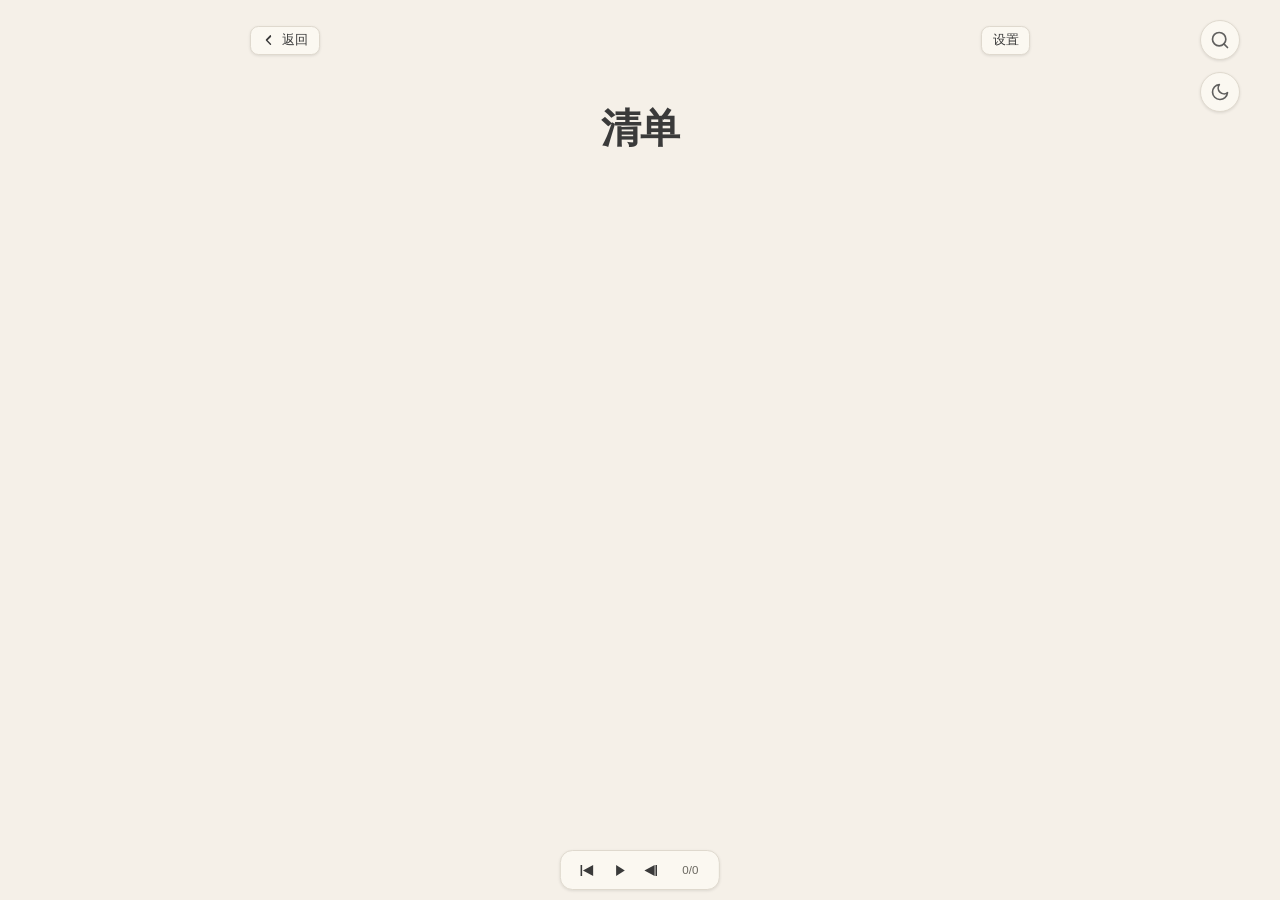
==== favorites.html @ 7d0b75e7 "Add collection" ====
<!DOCTYPE html>
<html lang="zh-CN">
<head>
  <meta charset="UTF-8">
  <meta name="viewport" content="width=device-width, initial-scale=1">
  <meta name="theme-color" content="#6366f1">
  <meta name="apple-mobile-web-app-capable" content="yes">
  <meta name="apple-mobile-web-app-status-bar-style" content="default">
  <meta name="apple-mobile-web-app-title" content="EchoFlow">
  <link rel="icon" href="favicon.ico">
  <link rel="apple-touch-icon" href="icons/apple-touch-icon.png">
  <link rel="manifest" href="manifest.json">
  <title>我的清单 - EchoFlow</title>
  <meta name="robots" content="noindex,follow">
  <script>
    (function () {
      try {
        const theme = localStorage.getItem('nce_theme') ||
          (window.matchMedia && window.matchMedia('(prefers-color-scheme: dark)').matches ? 'dark' : 'light');
        const root = document.documentElement;
        root.classList.add(theme + '-theme');
        root.style.colorScheme = theme;
        root.style.backgroundColor = theme === 'dark' ? '#1c1b18' : '#f5f0e8';
      } catch (_) { }
    })();
  </script>
  <link rel="stylesheet" href="assets/styles.css">

  <script src="assets/utils.js" defer></script>
  <script src="assets/app.js" defer></script>
  <script src="assets/search.js" defer></script>
  <script src="assets/storage.js" defer></script>
  <script src="assets/favorites.js" defer></script>

  <!-- 主题切换逻辑 -->
  <script>
    (function () {
      const THEME_KEY = 'nce_theme';
      const SUN_ICON = '<svg viewBox="0 0 24 24" fill="none" stroke="currentColor" stroke-width="2" stroke-linecap="round" stroke-linejoin="round"><circle cx="12" cy="12" r="5"></circle><line x1="12" y1="1" x2="12" y2="3"></line><line x1="12" y1="21" x2="12" y2="23"></line><line x1="4.22" y1="4.22" x2="5.64" y2="5.64"></line><line x1="18.36" y1="18.36" x2="19.78" y2="19.78"></line><line x1="1" y1="12" x2="3" y2="12"></line><line x1="21" y1="12" x2="23" y2="12"></line><line x1="4.22" y1="19.78" x2="5.64" y2="18.36"></line><line x1="18.36" y1="5.64" x2="19.78" y2="4.22"></line></svg>';
      const MOON_ICON = '<svg viewBox="0 0 24 24" fill="none" stroke="currentColor" stroke-width="2" stroke-linecap="round" stroke-linejoin="round"><path d="M21 12.79A9 9 0 1 1 11.21 3 7 7 0 0 0 21 12.79z"></path></svg>';

      function getPreferredTheme() {
        return localStorage.getItem(THEME_KEY) || (window.matchMedia && window.matchMedia('(prefers-color-scheme: dark)').matches ? 'dark' : 'light');
      }

      function applyTheme(theme) {
        const root = document.documentElement;
        const scrollX = window.scrollX || 0;
        const scrollY = window.scrollY || 0;
        root.classList.remove('dark-theme', 'light-theme');
        root.classList.add(theme + '-theme');
        if (document.body) {
          document.body.classList.remove('dark-theme', 'light-theme');
          document.body.classList.add(theme + '-theme');
        }
        try { root.style.colorScheme = theme; } catch (_) { }
        const computedBg = (() => {
          try {
            const base = document.body ? getComputedStyle(document.body) : getComputedStyle(root);
            return base.getPropertyValue('--bg').trim();
          } catch (_) {
            return '';
          }
        })();
        const bg = computedBg || (theme === 'dark' ? '#1c1b18' : '#f5f0e8');
        root.style.backgroundColor = bg;
        if (document.body) document.body.style.backgroundColor = bg;
        void root.offsetHeight;
        
        const btn = document.getElementById('themeToggleBtn');
        if (btn) {
          btn.innerHTML = theme === 'dark' ? SUN_ICON : MOON_ICON;
          btn.setAttribute('aria-label', theme === 'dark' ? '切换到浅色模式' : '切换到深色模式');
        }
        if (document.body) {
          requestAnimationFrame(() => {
            // iOS/WKWebView: sometimes tiles don't repaint until a scroll happens.
            const body = document.body;
            const prevOpacity = body.style.opacity;
            body.style.opacity = '0.99999';

            const doc = document.documentElement;
            const maxY = Math.max(0, doc.scrollHeight - window.innerHeight);
            const y0 = Math.max(0, Math.min(scrollY, maxY));
            const y1 = maxY ? (y0 < maxY ? y0 + 1 : Math.max(0, y0 - 1)) : y0;
            window.scrollTo(scrollX, y1);

            requestAnimationFrame(() => {
              body.style.opacity = prevOpacity;
              window.scrollTo(scrollX, y0);
            });
          });
        }
      }

      function toggleTheme() {
        const isDark = document.documentElement.classList.contains('dark-theme') ||
          (document.body && document.body.classList.contains('dark-theme'));
        const next = isDark ? 'light' : 'dark';
        localStorage.setItem(THEME_KEY, next);
        applyTheme(next);
      }

      function init() {
        applyTheme(getPreferredTheme());
        const btn = document.getElementById('themeToggleBtn');
        if (btn) btn.addEventListener('click', toggleTheme);
      }

      if (window.matchMedia) {
        const mq = window.matchMedia('(prefers-color-scheme: dark)');
        const handleChange = (e) => {
          if (!localStorage.getItem(THEME_KEY)) applyTheme(e.matches ? 'dark' : 'light');
        };
        if (mq.addEventListener) mq.addEventListener('change', handleChange);
        else if (mq.addListener) mq.addListener(handleChange);
      }

      if (document.readyState === 'loading') document.addEventListener('DOMContentLoaded', init);
      else init();
    })();
  </script>
</head>
<body class="favorites-page">
  <div class="container">
    <div class="header-actions">
      <button id="searchBtn" class="icon-btn search-trigger" aria-label="搜索">
        <svg viewBox="0 0 24 24" fill="none" stroke="currentColor" stroke-width="2" stroke-linecap="round"
          stroke-linejoin="round">
          <circle cx="11" cy="11" r="8"></circle>
          <line x1="21" y1="21" x2="16.65" y2="16.65"></line>
        </svg>
      </button>
      <button id="themeToggleBtn" class="icon-btn theme-toggle" aria-label="切换主题">
        <svg viewBox="0 0 24 24" fill="none" stroke="currentColor" stroke-width="2" stroke-linecap="round"
          stroke-linejoin="round">
          <path d="M21 12.79A9 9 0 1 1 11.21 3 7 7 0 0 0 21 12.79z"></path>
        </svg>
      </button>
    </div>
    <div class="toolbar">
      <div class="topbar-inner">
        <a id="backBtn" class="back-inline" href="index.html" aria-label="返回">
          <svg viewBox="0 0 16 16" aria-hidden="true" focusable="false"><path fill="currentColor" d="M9.78 3.22a.75.75 0 0 1 0 1.06L6.06 8l3.72 3.72a.75.75 0 1 1-1.06 1.06L4.47 8.53a1.25 1.25 0 0 1 0-1.77l4.25-4.25a.75.75 0 0 1 1.06 0Z"></path></svg>
          返回
        </a>
        <div class="topbar-actions">
          <button id="ttsSettingsBtn" class="back-inline" type="button" aria-label="设置" title="设置">设置</button>
        </div>
      </div>
    </div>

    <header class="hero">
      <h1 id="favTitle">清单</h1>
      <p id="favSub" class="muted"></p>
    </header>

    <div id="searchModal" class="search-overlay" hidden>
      <div class="search-container">
        <div class="search-header">
          <div class="search-input-wrapper">
            <svg class="search-icon" viewBox="0 0 24 24" fill="none" stroke="currentColor" stroke-width="2">
              <circle cx="11" cy="11" r="8"></circle>
              <line x1="21" y1="21" x2="16.65" y2="16.65"></line>
            </svg>
            <input type="text" id="searchInput" placeholder="搜索句子、单词或课文..." autocomplete="off">
            <button id="searchClear" class="search-clear" aria-label="清除搜索" hidden>×</button>
          </div>
          <button id="searchClose" class="search-cancel">取消</button>
        </div>
        <div class="search-body">
          <div id="searchResults" class="search-results"></div>
          <div id="searchEmpty" class="search-empty" hidden>
            <div class="empty-icon">
              <svg viewBox="0 0 24 24" fill="none" stroke="currentColor" stroke-width="2">
                <circle cx="11" cy="11" r="8"></circle>
                <line x1="21" y1="21" x2="16.65" y2="16.65"></line>
              </svg>
            </div>
            <p>未找到相关内容</p>
          </div>
          <div id="searchLoading" class="search-loading" hidden>
            <div class="spinner"></div>
          </div>
        </div>
      </div>
    </div>
    <div id="searchLiveRegion" class="sr-only" aria-live="polite" role="status"></div>

    <main>
      <section class="sentences" id="favSentences"></section>
    </main>

  </div>

  <!-- Bottom TTS bar -->
  <div class="bottom-player-bar" role="region" aria-label="清单播放器">
    <div class="player">
      <div class="custom-player tts-player">
        <button id="ttsPrev" class="play-btn" type="button" aria-label="上一句" title="上一句">
          <svg viewBox="0 0 24 24" fill="currentColor" aria-hidden="true"><path d="M6 5h2v14H6V5zm3 7 13 7V5l-13 7z"/></svg>
        </button>
        <button id="ttsPlayPause" class="play-btn" type="button" aria-label="播放/暂停" title="播放/暂停">
          <svg class="play-icon" viewBox="0 0 24 24" fill="currentColor" aria-hidden="true"><path d="M8 5v14l11-7z"/></svg>
          <svg class="pause-icon" viewBox="0 0 24 24" fill="currentColor" aria-hidden="true" style="display:none"><path d="M6 4h4v16H6V4zm8 0h4v16h-4V4z"/></svg>
        </button>
        <button id="ttsNext" class="play-btn" type="button" aria-label="下一句" title="下一句">
          <svg viewBox="0 0 24 24" fill="currentColor" aria-hidden="true"><path d="M16 5h2v14h-2V5zM2 12l13 7V5L2 12z"/></svg>
        </button>
        <div class="time-display" id="ttsPos">0/0</div>
      </div>
    </div>
  </div>

  <!-- TTS Settings -->
  <div id="ttsOverlay" class="settings-overlay" hidden></div>
  <div id="ttsPanel" class="settings-panel modern-settings" role="dialog" aria-modal="true" aria-labelledby="ttsTitle" hidden>
    <div class="settings-header">
      <h2 id="ttsTitle">播放设置</h2>
      <button id="ttsClose" class="icon-btn close-btn" aria-label="关闭" title="关闭">
        <svg viewBox="0 0 20 20" aria-hidden="true" focusable="false" width="16" height="16" fill="none" stroke="currentColor" stroke-width="1.8" stroke-linecap="round">
          <path d="M5 5 L15 15 M15 5 L5 15"></path>
        </svg>
      </button>
    </div>
    <div class="settings-body">
      <div class="settings-group">
        <div class="settings-left">
          <div class="settings-label">显示语言</div>
          <div class="settings-desc">切换收藏句子的显示方式。</div>
        </div>
        <div class="settings-control">
          <div id="langTabs" class="segmented-control lang-segments settings-segments" role="radiogroup" aria-label="显示语言">
            <button class="seg-btn" data-mode="en" aria-label="仅英文">EN</button>
            <button class="seg-btn" data-mode="bi" aria-label="中英双语">EN+CN</button>
            <button class="seg-btn" data-mode="cn" aria-label="仅中文">CN</button>
          </div>
        </div>
      </div>

      <div class="settings-group">
        <div class="settings-left">
          <div class="settings-label">循环模式</div>
          <div class="settings-desc">选择是否单句循环或循环整个清单。</div>
        </div>
        <div class="settings-control">
          <select id="ttsLoopSelect" class="tts-select" aria-label="循环模式">
            <option value="off">关（只播放当前一句）</option>
            <option value="one">单句循环</option>
            <option value="all">全清单循环</option>
          </select>
        </div>
      </div>

      <div class="settings-group">
        <div class="settings-left">
          <div class="settings-label">播放速度</div>
          <div class="settings-desc">选择朗读的倍速。</div>
        </div>
        <div class="settings-control">
          <select id="ttsRateSelect" class="tts-select" aria-label="播放速度"></select>
        </div>
      </div>

      <div class="settings-group">
        <div class="settings-left">
          <div class="settings-label">音色</div>
          <div class="settings-desc">不同浏览器/设备音色可能不同。</div>
        </div>
        <div class="settings-control">
          <select id="ttsVoice" class="tts-select" aria-label="音色"></select>
        </div>
      </div>

      <div class="settings-group">
        <div class="settings-left">
          <div class="settings-label">清单</div>
          <div class="settings-desc">清空清单会移除所有已收藏句子。</div>
        </div>
        <div class="settings-control">
          <button id="clearListBtn" class="back-inline" type="button" aria-label="清空清单" title="清空清单">清空清单</button>
        </div>
      </div>

      <div class="settings-group">
        <div class="settings-left">
          <div class="settings-label">数据备份</div>
          <div class="settings-desc">导出收藏、进度与设置为 JSON 文件，或从备份恢复（导入会覆盖当前数据）。</div>
        </div>
        <div class="settings-control" style="display:flex; gap:8px; flex-wrap:wrap;">
          <button id="favDataExportBtn" class="back-inline" type="button" aria-label="导出备份" title="导出备份">导出备份</button>
          <button id="favDataImportBtn" class="back-inline" type="button" aria-label="导入备份" title="导入备份">导入备份</button>
          <input type="file" id="favDataImportFile" accept=".json" hidden>
        </div>
      </div>
    </div>
  </div>

</body>
</html>
---- assets/styles.css ----
/* Minimalist NCE UI — Inspired by modern clean design */
:root {
  color-scheme: light;
  --bg: #f5f0e8;
  --surface: #fbf8f1;
  --card: #fbf8f1;
  --text: #3a3a3a;
  --muted: #6b6860;
  --border: #dfd9ce;
  --shadow: 0 1px 3px rgba(0, 0, 0, 0.1);
  --shadow-hover: 0 4px 12px rgba(0, 0, 0, 0.15);
  --accent: #3b82f6;
  --on-accent: #fff;
  --selected-bg: var(--text);
  --selected-text: var(--bg);
  --switch-thumb: #fff;
  --switch-active: var(--text);
  --danger: #dc2626;
  --danger-hover: #b91c1c;
  --on-danger: #fff;
  --radius: 8px;
  --control-h: 34px;
  --content-max: 780px;
}

@media (prefers-color-scheme: dark) {
  :root {
    color-scheme: dark;
    --bg: #1c1b18;
    --surface: #26241f;
    --card: #2b2923;
    --text: #d8d1c3;
    --muted: #aba496;
    --border: #454137;
    --accent: #c2aa7a;
    --on-accent: #1c1b18;
    --selected-bg: #494332;
    --selected-text: #e0d5bd;
    --switch-thumb: #d8d1c3;
    --switch-active: #756747;
    --danger: #93473f;
    --danger-hover: #a24e44;
    --on-danger: #f2e9dc;
    --shadow: 0 1px 3px rgba(0, 0, 0, 0.3);
    --shadow-hover: 0 4px 12px rgba(0, 0, 0, 0.5);
  }
}

/* 强制深色主题 class - 优先级高于媒体查询 */
html.dark-theme,
body.dark-theme {
  color-scheme: dark;
  --bg: #1c1b18;
  --surface: #26241f;
  --card: #2b2923;
  --text: #d8d1c3;
  --muted: #aba496;
  --border: #454137;
  --accent: #c2aa7a;
  --on-accent: #1c1b18;
  --selected-bg: #494332;
  --selected-text: #e0d5bd;
  --switch-thumb: #d8d1c3;
  --switch-active: #756747;
  --danger: #93473f;
  --danger-hover: #a24e44;
  --on-danger: #f2e9dc;
  --shadow: 0 1px 3px rgba(0, 0, 0, 0.3);
  --shadow-hover: 0 4px 12px rgba(0, 0, 0, 0.5);
}

/* 强制浅色主题 class */
html.light-theme,
body.light-theme {
  color-scheme: light;
  --bg: #f5f0e8;
  --surface: #fbf8f1;
  --card: #fbf8f1;
  --text: #3a3a3a;
  --muted: #6b6860;
  --border: #dfd9ce;
  --accent: #3b82f6;
  --on-accent: #fff;
  --selected-bg: var(--text);
  --selected-text: var(--bg);
  --switch-thumb: #fff;
  --switch-active: var(--text);
  --danger: #dc2626;
  --danger-hover: #b91c1c;
  --on-danger: #fff;
  --shadow: 0 1px 3px rgba(0, 0, 0, 0.1);
  --shadow-hover: 0 4px 12px rgba(0, 0, 0, 0.15);
}

* {
  box-sizing: border-box
}

/* Accessibility: focus indicators */
:focus-visible {
  outline: 2px solid var(--accent);
  outline-offset: 2px;
}

:focus:not(:focus-visible) {
  outline: none;
}

/* Screen-reader only utility */
.sr-only {
  position: absolute;
  width: 1px;
  height: 1px;
  padding: 0;
  margin: -1px;
  overflow: hidden;
  clip: rect(0, 0, 0, 0);
  white-space: nowrap;
  border: 0;
}

html,
body {
  height: 100%
}

html {
  background-color: var(--bg);
}

[hidden] {
  display: none !important
}

body {
  margin: 0;
  font-family: -apple-system, BlinkMacSystemFont, "Segoe UI", Roboto, "Helvetica Neue", Arial, "Noto Sans", "Microsoft YaHei", sans-serif;
  color: var(--text);
  background-color: var(--bg);
  min-height: 100vh;
  padding: 20px;
  position: relative;
}

.container {
  max-width: 1200px;
  margin: 0 auto;
}

/* Header */
.hero {
  padding: 40px 0 24px;
  text-align: center;
  position: relative
}

.hero h1 {
  font-size: 2.5rem;
  color: var(--text);
  font-weight: 600;
  margin: 0 0 10px;
  letter-spacing: -0.02em;
}

.hero p {
  color: var(--muted);
  margin: 0;
  font-size: 16px;
  font-weight: 400
}

/* Back/Speed buttons inline with player — unify control height with audio */
.back-inline {
  display: inline-flex;
  align-items: center;
  gap: 6px;
  height: var(--control-h);
  padding: 0 12px;
  border-radius: 8px;
  border: 1px solid var(--border);
  background-color: var(--surface);
  box-shadow: var(--shadow);
  color: inherit;
  flex: 0 0 auto;
}

.back-inline svg {
  width: 14px;
  height: 14px
}

.back-inline[aria-pressed="true"] {
  background-color: var(--surface);
  color: var(--text);
  border-color: var(--text)
}

/* Compact, icon-only button variant */
.back-inline.icon-only {
  padding: 0 10px
}

.back-inline.icon-only svg {
  width: 16px;
  height: 16px;
  fill: none;
  stroke: currentColor;
  stroke-width: 1.6
}

/* Segmented control */
.segmented {
  display: inline-flex;
  gap: 4px;
  background-color: var(--surface);
  border: 1px solid var(--border);
  border-radius: 8px;
  padding: 4px;
  margin-top: 14px;
}

.segmented .seg {
  appearance: none;
  border: 1px solid transparent;
  background: transparent;
  color: var(--text);
  font-size: 12px;
  padding: 8px 12px;
  border-radius: 8px;
  cursor: pointer;
  text-decoration: none;
  transition: all .15s ease;
  white-space: nowrap
}

.segmented .seg.active {
  background-color: var(--bg);
  border-color: var(--text);
  box-shadow: var(--shadow);
  font-weight: 600
}

/* tiny segmented for minimal toolbar switches */
.segmented.tiny {
  padding: 2px;
  gap: 2px
}

.segmented.tiny .seg {
  font-size: 11px;
  padding: 6px 8px
}

/* Smaller top tabs for book switch - Apple style */
.segmented.tabs {
  padding: 6px;
  gap: 4px;
  margin-top: 20px;
  display: inline-flex;
  background-color: var(--surface);
  border-radius: 8px;
  border: 1px solid var(--border);
}

.seg-wrap {
  max-width: var(--content-max);
  margin: 0 auto;
  display: flex;
  justify-content: center
}

.segmented.tabs .seg {
  font-size: 13px;
  font-weight: 500;
  padding: 10px 20px;
  border-radius: 8px;
  border: 1px solid transparent;
  transition: all .2s cubic-bezier(0.25, 0.46, 0.45, 0.94);
  letter-spacing: 0.3px;
}

.segmented.tabs .seg:hover {
  background: var(--bg);
  transform: scale(1.02);
}

.segmented.tabs .seg.active {
  background: var(--bg);
  color: var(--text);
  border-color: var(--text);
  box-shadow: var(--shadow);
  font-weight: 600;
}

@media (max-width: 768px) {
  .hero {
    padding: 40px 0 20px
  }

  .hero h1 {
    font-size: 42px
  }

  .hero .subtitle {
    font-size: 14px
  }

  .segmented.tabs {
    gap: 2px;
    padding: 4px;
    margin-top: 16px;
  }

  .segmented.tabs .seg {
    font-size: 12px;
    padding: 8px 16px;
  }

  .lessons-grid {
    grid-template-columns: 1fr;
    gap: 6px
  }

  .lesson-item {
    padding: 16px
  }

  .lesson-title {
    font-size: 16px
  }
}

/* Book cards grid */
.grid {
  display: grid;
  grid-template-columns: repeat(auto-fit, minmax(260px, 1fr));
  gap: 18px;
  padding: 26px 0 64px
}

.card {
  position: relative;
  border: 1px solid var(--border);
  background-color: var(--surface);
  border-radius: var(--radius);
  box-shadow: var(--shadow);
  overflow: hidden;
  transition: transform .2s ease, box-shadow .2s ease
}

.card:hover {
  transform: translateY(-4px)
}

.card img {
  width: 100%;
  height: 160px;
  object-fit: cover;
  display: block;
  opacity: .9
}

.card .body {
  padding: 14px 14px 16px
}

.card .title {
  font-weight: 700;
  margin: 6px 0 4px
}

.card .sub {
  font-size: 12px;
  color: var(--muted)
}


/* Last seen section - integrated into lessons */
.last-seen-section {
  margin-bottom: 20px;
  padding: 8px 4px;
}

/* Lessons container */
.lessons {
  padding: 10px 0 40px;
  max-width: var(--content-max);
  margin: 0 auto
}

/* Lessons grid - Apple-inspired design */
.lessons-grid {
  display: grid;
  grid-template-columns: repeat(auto-fit, minmax(320px, 1fr));
  gap: 8px
}

.lesson-item {
  background-color: var(--surface);
  border-radius: 8px;
  border: 1px solid var(--border);
  padding: 20px;
  text-decoration: none;
  color: inherit;
  transition: all .2s cubic-bezier(0.25, 0.46, 0.45, 0.94);
  position: relative;
  overflow: hidden;
  display: flex;
  align-items: center;
  justify-content: space-between;
}

.lesson-item:hover {
  transform: scale(1.02);
  box-shadow: 0 8px 25px rgba(0, 0, 0, 0.12);
  border-color: var(--border);
}

.lesson-item:active {
  transform: scale(1.01);
}

.lesson-content {
  display: flex;
  flex-direction: column;
  justify-content: center;
  flex: 1;
  min-width: 0;
  height: 100%
}

.lesson-num {
  font-size: 11px;
  font-weight: 600;
  color: var(--muted);
  letter-spacing: 0.5px;
  text-transform: uppercase;
  margin-bottom: 4px;
}

.lesson-title {
  font-size: 17px;
  font-weight: 600;
  line-height: 1.3;
  color: var(--text);
}

/* Favorite button on lesson item - Apple style */
.fav-btn {
  flex: 0 0 auto;
  width: 32px;
  height: 32px;
  display: inline-flex;
  align-items: center;
  justify-content: center;
  background: transparent;
  color: var(--muted);
  opacity: 0;
  transition: all .2s cubic-bezier(0.25, 0.46, 0.45, 0.94);
  cursor: pointer;
  padding: 0;
  margin: 0;
  border: none;
  border-radius: 8px;
}

.lesson-item:hover .fav-btn {
  opacity: 0.5
}

.fav-btn:hover {
  opacity: 1;
  color: var(--text);
  background: var(--surface);
  transform: scale(1.1);
}

.fav-btn.active {
  opacity: 1;
  color: var(--text);
}

.fav-btn.active:hover {
  background: var(--surface);
}

.fav-btn svg {
  width: 18px;
  height: 18px;
  fill: currentColor
}

/* Lesson page */
.toolbar {
  position: sticky;
  top: env(safe-area-inset-top);
  z-index: 20;
  padding: 6px 0;
  background: transparent;
  border-bottom: none;
}

.toolbar,
.bottom-player-bar {
  transition: opacity .22s ease, transform .22s ease
}

.toolbar .topbar-inner {
  display: flex;
  align-items: center;
  justify-content: space-between;
  gap: calc(10px * var(--lesson-ui-scale, 1));
  max-width: var(--content-max);
  margin: 0 auto;
}

.toolbar .topbar-actions {
  display: flex;
  align-items: center;
  gap: calc(8px * var(--lesson-ui-scale, 1));
}

.toolbar .back-inline {
  height: calc(28px * var(--lesson-ui-scale, 1));
  padding: 0 calc(10px * var(--lesson-ui-scale, 1));
  font-size: calc(12px * var(--lesson-ui-scale, 1));
  gap: calc(6px * var(--lesson-ui-scale, 1));
  border-radius: calc(8px * var(--lesson-ui-scale, 1));
  background: var(--surface);
  box-shadow: var(--shadow);
  border-color: var(--border);
  cursor: pointer;
}

.toolbar .back-inline svg {
  width: calc(14px * var(--lesson-ui-scale, 1));
  height: calc(14px * var(--lesson-ui-scale, 1))
}

.toolbar .back-inline:hover {
  background: color-mix(in srgb, var(--surface) 85%, var(--bg));
}

@media (max-width: 480px) {
  .toolbar {
    padding: 6px 0;
  }

  .toolbar .back-inline {
    height: calc(26px * var(--lesson-ui-scale, 1));
    padding: 0 calc(9px * var(--lesson-ui-scale, 1));
  }
}

.controls {
  display: flex;
  align-items: center;
  gap: 8px
}

.btn {
  appearance: none;
  border: 1px solid var(--border);
  background: var(--surface);
  color: inherit;
  border-radius: 8px;
  padding: 6px 10px;
  cursor: pointer;
  box-shadow: var(--shadow)
}

.btn:hover {
  transform: translateY(-1px)
}

.sentences {
  padding: 20px 0 40px;
  max-width: var(--content-max);
  margin: 0 auto
}

.sentence {
  background: var(--card);
  border: 1px solid var(--border);
  border-radius: var(--radius);
  padding: 20px;
  margin: 12px 0;
  cursor: pointer;
  transition: all .2s ease;
  text-decoration: none;
  color: inherit;
  display: block;
  position: relative;
}

.sentence:hover {
  transform: translateY(-2px);
  box-shadow: var(--shadow-hover);
  border-color: var(--border);
}

.sentence.active {
  border: 2px solid var(--text);
  box-shadow: 0 6px 20px rgba(0, 0, 0, 0.2);
  padding: 19px;
  /* 减1px以补偿2px边框 */
}

.sentence-fav-btn {
  position: absolute;
  top: 12px;
  right: 12px;
  width: 32px;
  height: 32px;
  display: inline-flex;
  align-items: center;
  justify-content: center;
  background: transparent;
  color: var(--muted);
  border: none;
  border-radius: 8px;
  box-shadow: none;
  opacity: 0;
  transition: all .2s cubic-bezier(0.25, 0.46, 0.45, 0.94);
  cursor: pointer;
  padding: 0;
  margin: 0;
  z-index: 4;
}

.sentence:hover .sentence-fav-btn {
  opacity: 0.5
}

.sentence-fav-btn:hover {
  opacity: 1;
  color: var(--text);
  background: var(--surface);
  transform: scale(1.1);
}

.sentence-fav-btn.active {
  opacity: 1;
  color: var(--text);
}

.sentence-fav-btn.active:hover {
  background: var(--surface)
}

.sentence-fav-btn svg {
  width: 18px;
  height: 18px;
  fill: currentColor
}

/* Favorites page: keep remove button hidden by default */
body.favorites-page .sentence-fav-btn.active {
  opacity: 0
}

body.favorites-page .fav-item.active .sentence-fav-btn,
body.favorites-page .fav-item.active .sentence-fav-btn {
  opacity: 0.9
}

.fav-actions {
  display: flex;
  justify-content: flex-end;
  gap: 8px;
  margin-top: 8px;
  opacity: 0;
  transition: opacity .2s ease;
}

.sentence:hover .fav-actions {
  opacity: 1
}

.sentence.active .fav-actions {
  opacity: 1
}

@media (max-width: 640px) {
  body.favorites-page .fav-actions {
    opacity: 1
  }
}

.sentence-jump-btn {
  display: inline-flex;
  align-items: center;
  gap: 6px;
  height: 28px;
  padding: 0 10px;
  border-radius: 8px;
  border: 1px solid var(--border);
  background: var(--surface);
  color: var(--muted);
  box-shadow: var(--shadow);
  cursor: pointer;
  transition: transform .15s ease, color .15s ease, background .15s ease, box-shadow .15s ease;
  font-size: 12px;
}

.sentence-jump-btn svg {
  width: 16px;
  height: 16px;
  fill: currentColor
}

.sentence-jump-btn:hover {
  transform: translateY(-1px);
  color: var(--text);
  box-shadow: var(--shadow-hover)
}

.fav-meta {
  margin-top: 8px;
  font-size: 12px;
  color: var(--muted);
  line-height: 1.35
}

.empty-state {
  max-width: 420px;
  margin: 60px auto;
  padding: 0 20px;
  text-align: center;
  background: transparent;
  border: none;
}

.empty-icon {
  width: 72px;
  height: 72px;
  margin: 0 auto 24px;
  background: var(--surface);
  border: 1px solid var(--border);
  border-radius: 50%;
  display: flex;
  align-items: center;
  justify-content: center;
  box-shadow: var(--shadow);
}

.empty-icon svg {
  width: 32px;
  height: 32px;
  color: var(--muted);
  opacity: 0.8;
}

.empty-state h3 {
  font-size: 1.3rem;
  font-weight: 600;
  color: var(--text);
  margin: 0 0 12px;
}

.empty-state p {
  font-size: 0.95rem;
  color: var(--muted);
  line-height: 1.6;
  margin: 0 0 32px;
}

.empty-action-btn {
  display: inline-flex;
  align-items: center;
  justify-content: center;
  padding: 10px 28px;
  background: var(--text);
  color: var(--bg);
  font-weight: 600;
  border-radius: 99px;
  text-decoration: none;
  transition: transform 0.2s ease, opacity 0.2s ease;
  box-shadow: var(--shadow);
}

.empty-action-btn:hover {
  transform: translateY(-2px);
  opacity: 0.9;
}

.en {
  font-weight: 600;
  font-size: 1.1rem;
  line-height: 1.5;
  color: var(--text)
}

.cn {
  font-size: 0.9rem;
  color: var(--muted);
  margin-top: 8px;
  line-height: 1.4
}

.lang-en .cn {
  display: none
}

.lang-cn .en {
  display: none
}

/* Listen Mode - Clean minimal design */
.sentence.listen-mode:not(.revealed) {
  position: relative;
  cursor: pointer;
  min-height: 60px;
  display: flex;
  align-items: center;
  justify-content: center;
  background: var(--card);
}

.sentence.listen-mode:not(.revealed) .en,
.sentence.listen-mode:not(.revealed) .cn {
  opacity: 0;
  user-select: none;
  -webkit-user-select: none;
  pointer-events: none;
}

/* Cover overlay */
.sentence.listen-mode:not(.revealed)::before {
  content: '';
  position: absolute;
  inset: 0;
  background: var(--card);
  border-radius: calc(var(--radius) - 1px);
  z-index: 1;
}

/* Reveal button */
.reveal-btn {
  display: none;
  position: absolute;
  align-items: center;
  gap: 6px;
  padding: 8px 16px;
  font-size: 0.85rem;
  font-weight: 500;
  color: var(--text);
  background: var(--card);
  border: 1px solid var(--border);
  border-radius: 8px;
  box-shadow: var(--shadow);
  z-index: 2;
  opacity: 0;
  transition: all 0.2s ease;
  cursor: pointer;
  pointer-events: none;
}

.sentence.listen-mode:not(.revealed) .reveal-btn {
  display: inline-flex;
}

.sentence.listen-mode:not(.revealed):hover .reveal-btn {
  opacity: 0.7;
  pointer-events: auto;
}

.sentence.listen-mode:not(.revealed):hover .reveal-btn:hover {
  opacity: 1;
  transform: scale(1.02);
  box-shadow: var(--shadow-hover);
}

.reveal-btn .reveal-icon {
  display: inline-block;
}

.reveal-btn .reveal-text {
  display: inline-block;
}

/* Active sentence in listen mode */
.sentence.listen-mode.active:not(.revealed) {
  border: 2px solid var(--text);
  box-shadow: 0 6px 20px rgba(0, 0, 0, 0.2);
  padding: 19px;
  /* 减1px以补偿2px边框 */
  min-height: 60px;
}

.sentence.listen-mode.active:not(.revealed) .reveal-btn {
  opacity: 0.9;
  border-color: var(--text);
  color: var(--text);
  pointer-events: auto;
}

/* Revealed sentences */
.sentence.listen-mode.revealed {
  cursor: default;
}

.sentence.listen-mode.revealed.active {
  border: 2px solid var(--text);
  box-shadow: 0 6px 20px rgba(0, 0, 0, 0.2);
  padding: 19px;
  /* 减1px以补偿2px边框 */
}

.sentence.listen-mode.revealed .en,
.sentence.listen-mode.revealed .cn {
  animation: revealText 0.3s ease forwards;
}

@keyframes revealText {
  from {
    opacity: 0;
    transform: translateY(4px);
  }

  to {
    opacity: 1;
    transform: translateY(0);
  }
}

/* Revealed sentence: hide button in corner */
.sentence.listen-mode.revealed .reveal-btn {
  display: inline-flex;
  position: absolute;
  top: 10px;
  left: 12px;
  padding: 4px 10px;
  font-size: 0.75rem;
  color: var(--muted);
  background: var(--card);
  border: 1px solid var(--border);
  border-radius: 8px;
  opacity: 0;
  transition: opacity 0.2s ease;
  cursor: pointer;
  z-index: 3;
  pointer-events: auto;
}

.sentence.listen-mode.revealed .reveal-btn .reveal-icon {
  display: none;
}

.sentence.listen-mode.revealed:hover .reveal-btn {
  opacity: 0.7;
  pointer-events: auto;
}

/* Auto Continue Card */
.auto-continue-card {
  display: inline-flex;
  gap: 4px;
  background: var(--surface);
  border: 1px solid var(--border);
  border-radius: 8px;
  padding: 4px;
  animation: fadeIn 0.2s ease-out;
  height: var(--control-h);
  align-items: center;
}

.auto-continue-option {
  display: flex;
  align-items: center;
  gap: 0;
  border-radius: 8px;
  transition: all 0.15s ease;
}

.auto-continue-option input[type="radio"] {
  appearance: none;
  position: absolute;
  opacity: 0;
}

.auto-continue-option label {
  display: block;
  padding: 6px 10px;
  font-size: 12px;
  color: var(--text);
  cursor: pointer;
  border-radius: 8px;
  border: 1px solid transparent;
  transition: all 0.15s ease;
  margin: 0;
  white-space: nowrap;
}

.auto-continue-option input[type="radio"]:checked+label {
  background: var(--bg);
  color: var(--text);
  border-color: var(--text);
  box-shadow: var(--shadow);
  font-weight: 600;
}

.auto-continue-option:hover label {
  background: var(--bg);
}

.auto-continue-option input[type="radio"]:disabled+label {
  opacity: 0.5;
  cursor: not-allowed;
}

.auto-continue-option input[type="radio"]:disabled+label:hover {
  background: transparent;
}

@keyframes fadeIn {
  from {
    opacity: 0;
    transform: scale(0.95);
  }

  to {
    opacity: 1;
    transform: scale(1);
  }
}

@keyframes slideDown {
  from {
    opacity: 0;
    transform: translate(-50%, -20px);
  }

  to {
    opacity: 1;
    transform: translate(-50%, 0);
  }
}

@keyframes slideUp {
  from {
    opacity: 1;
    transform: translate(-50%, 0);
  }

  to {
    opacity: 0;
    transform: translate(-50%, -20px);
  }
}

/* Responsive auto continue */
@media (max-width: 768px) {
  .auto-continue-card {
    gap: 2px;
    padding: 3px;
  }

  .auto-continue-option label {
    padding: 5px 8px;
    font-size: 11px;
  }

  /* 播完后在新版设置中使用 select，旧兼容 radios 保持隐藏 */
  #afterPlayCard {
    display: none !important;
  }
}

/* Audio */
.player {
  display: flex;
  align-items: center;
  gap: 8px;
  margin: 6px auto 10px;
  padding: 0;
  background: transparent;
  border: none;
  box-shadow: none;
  min-height: var(--control-h);
  max-width: var(--content-max);
  width: 100%;
}

/* Bottom player bar (lesson page) */
.bottom-player-bar {
  position: fixed;
  left: 50%;
  transform: translateX(-50%);
  bottom: calc(10px + env(safe-area-inset-bottom));
  z-index: 650;
  width: min(calc(100vw - 24px), var(--content-max));
  padding: 0;
  background: transparent;
  border: none;
}

/* Auto-hide top/bottom bars (mobile browser) */
body.ui-bars-hidden.lesson-page .toolbar,
body.ui-bars-hidden.favorites-page .toolbar {
  opacity: 0;
  transform: translateY(-14px);
  pointer-events: none;
}

body.ui-bars-hidden.lesson-page .bottom-player-bar,
body.ui-bars-hidden.favorites-page .bottom-player-bar {
  opacity: 0;
  transform: translateX(-50%) translateY(calc(100% + 18px));
  pointer-events: none;
}

@media (prefers-reduced-motion: reduce) {

  .toolbar,
  .bottom-player-bar {
    transition: none
  }
}

.bottom-player-bar .player {
  margin: 0 auto;
  max-width: none;
  width: 100%;
}

.bottom-player-bar .custom-player {
  width: 100%;
  height: calc((var(--control-h) + 6px) * var(--lesson-ui-scale, 1));
  border-radius: calc(12px * var(--lesson-ui-scale, 1));
  padding: 0 calc(14px * var(--lesson-ui-scale, 1));
  gap: calc(8px * var(--lesson-ui-scale, 1));
  box-shadow: var(--shadow);
  background: var(--surface);
  border-color: var(--border);
}

.bottom-player-bar .custom-player:hover {
  box-shadow: var(--shadow-hover);
}

.bottom-player-bar .play-btn {
  width: calc(24px * var(--lesson-ui-scale, 1));
  height: calc(24px * var(--lesson-ui-scale, 1));
}

.bottom-player-bar .play-btn svg {
  width: calc(18px * var(--lesson-ui-scale, 1));
  height: calc(18px * var(--lesson-ui-scale, 1));
}

.bottom-player-bar .time-display {
  font-size: calc(11px * var(--lesson-ui-scale, 1));
  min-width: calc(32px * var(--lesson-ui-scale, 1));
}

body.lesson-page .bottom-player-bar .time-display {
  min-width: 8ch;
  flex-shrink: 0;
  white-space: nowrap;
}

.bottom-player-bar .progress-container {
  padding: 0 calc(4px * var(--lesson-ui-scale, 1));
}

.bottom-player-bar .progress-bar {
  height: calc(4px * var(--lesson-ui-scale, 1));
  border-radius: calc(2px * var(--lesson-ui-scale, 1));
}

.bottom-player-bar .progress-bar:hover {
  height: calc(6px * var(--lesson-ui-scale, 1));
}

@media (max-width: 480px) {
  .bottom-player-bar {
    width: min(calc(100vw - 16px), var(--content-max));
    bottom: calc(8px + env(safe-area-inset-bottom));
  }

  .bottom-player-bar .custom-player {
    height: calc((var(--control-h) + 4px) * var(--lesson-ui-scale, 1));
    border-radius: calc(10px * var(--lesson-ui-scale, 1));
    padding: 0 calc(12px * var(--lesson-ui-scale, 1));
  }
}

/* Reserve space and lift floating UI above bottom bar */
body.lesson-page {
  --lesson-ui-scale: 1.15;
  --lesson-bottom-bar-h: calc(64px * var(--lesson-ui-scale));
}

body.lesson-page .container {
  padding-bottom: calc(var(--lesson-bottom-bar-h) + env(safe-area-inset-bottom));
}

body.lesson-page .pwa-prompt {
  bottom: calc(20px + var(--lesson-bottom-bar-h) + env(safe-area-inset-bottom));
}

/* Favorites page: keep content above bottom bar */
body.favorites-page {
  --lesson-ui-scale: 1.05;
  --lesson-bottom-bar-h: calc(64px * var(--lesson-ui-scale));
}

body.favorites-page .container {
  padding-bottom: calc(var(--lesson-bottom-bar-h) + env(safe-area-inset-bottom));
}

/* Custom Audio Player */
.custom-player {
  display: flex;
  align-items: center;
  gap: 8px;
  flex: 1;
  height: var(--control-h);
  background: var(--surface);
  border: 1px solid var(--border);
  border-radius: 8px;
  padding: 0 12px;
  box-shadow: var(--shadow);
  transition: all .2s ease;
}

.custom-player:hover {
  box-shadow: var(--shadow-hover);
}

.custom-player audio {
  display: none;
}

/* Favorites page: TTS bar layout */
body.favorites-page .tts-player {
  justify-content: center;
  flex-wrap: nowrap;
}

/* Favorites page: shrink bottom bar to content */
body.favorites-page .bottom-player-bar {
  width: auto;
}

body.favorites-page .bottom-player-bar .player {
  width: auto;
  max-width: none;
  justify-content: center;
}

body.favorites-page .bottom-player-bar .custom-player.tts-player {
  flex: 0 0 auto;
  width: fit-content;
  max-width: calc(100vw - 24px);
  height: calc((var(--control-h) + 4px) * var(--lesson-ui-scale, 1));
  padding: 0 12px;
}

/* Play/Pause Button */
.play-btn {
  display: inline-flex;
  align-items: center;
  justify-content: center;
  width: 24px;
  height: 24px;
  background: transparent;
  border: none;
  color: var(--text);
  cursor: pointer;
  padding: 0;
  transition: all .2s ease;
}

.play-btn:hover {
  transform: scale(1.1);
}

.play-btn svg {
  width: 18px;
  height: 18px;
}

/* Time Display */
.time-display {
  font-size: 11px;
  font-weight: 500;
  color: var(--muted);
  min-width: 32px;
  text-align: center;
  font-variant-numeric: tabular-nums;
}

/* Progress Container */
.progress-container {
  flex: 1;
  height: 100%;
  display: flex;
  align-items: center;
  cursor: pointer;
  padding: 0 4px;
}

.progress-bar {
  position: relative;
  width: 100%;
  height: 4px;
  background: color-mix(in srgb, var(--border) 80%, transparent);
  border-radius: 2px;
  overflow: hidden;
}

.progress-filled {
  height: 100%;
  background: var(--text);
  border-radius: 2px;
  transition: width .1s linear;
  min-width: 0;
}

.progress-bar:hover {
  height: 6px;
}

.progress-bar:hover .progress-filled {
  height: 100%;
}

/* Lesson bottom navigation */
.lesson-nav {
  display: flex;
  gap: 10px;
  padding: 6px 0 16px;
  max-width: var(--content-max);
  margin: 0 auto
}

.btn-nav {
  display: inline-flex;
  align-items: center;
  justify-content: center;
  padding: 8px 14px;
  min-width: 96px;
  border-radius: 8px;
  border: 1px solid var(--border);
  background: var(--surface);
  color: inherit;
  text-decoration: none;
  box-shadow: var(--shadow);
  transition: transform .15s ease, box-shadow .15s ease
}

.btn-nav:hover {
  transform: translateY(-2px);
  box-shadow: var(--shadow)
}

/* 让第一个可见按钮靠左，最后一个可见按钮靠右 */
.btn-nav.prev {
  margin-right: auto
}

.btn-nav.next {
  margin-left: auto
}

/* Floating back-to-top button (lesson page) */
.back-to-top {
  position: fixed;
  right: calc(18px + env(safe-area-inset-right));
  bottom: calc(18px + env(safe-area-inset-bottom));
  width: 44px;
  height: 44px;
  display: inline-flex;
  align-items: center;
  justify-content: center;
  background: color-mix(in srgb, var(--surface) 92%, transparent);
  border: 1px solid var(--border);
  border-radius: 12px;
  box-shadow: var(--shadow-hover);
  color: var(--text);
  cursor: pointer;
  z-index: 700;
  opacity: 0;
  transform: translateY(10px) scale(.98);
  pointer-events: none;
  transition: opacity .25s ease, transform .25s ease, box-shadow .2s ease, background .2s ease;
  backdrop-filter: saturate(130%) blur(8px);
  -webkit-backdrop-filter: saturate(130%) blur(8px);
}

.back-to-top svg {
  width: 18px;
  height: 18px;
}

.back-to-top.show {
  opacity: 1;
  transform: translateY(0) scale(1);
  pointer-events: auto;
}

.pwa-prompt.show+.back-to-top {
  bottom: calc(96px + env(safe-area-inset-bottom));
}

body.lesson-page .back-to-top {
  bottom: calc(18px + var(--lesson-bottom-bar-h) + env(safe-area-inset-bottom));
}

body.lesson-page .pwa-prompt.show+.back-to-top {
  bottom: calc(96px + var(--lesson-bottom-bar-h) + env(safe-area-inset-bottom));
}

.back-to-top:hover {
  background: color-mix(in srgb, var(--surface) 80%, transparent);
  transform: translateY(-2px) scale(1.03);
}

.back-to-top:active {
  transform: translateY(0) scale(.97);
}

@media (max-width: 480px) {
  .back-to-top {
    right: calc(12px + env(safe-area-inset-right));
    bottom: calc(12px + env(safe-area-inset-bottom));
    width: 40px;
    height: 40px;
    border-radius: 10px;
  }

  .pwa-prompt.show+.back-to-top {
    bottom: calc(86px + env(safe-area-inset-bottom));
  }

  body.lesson-page .back-to-top {
    bottom: calc(12px + var(--lesson-bottom-bar-h) + env(safe-area-inset-bottom));
  }

  body.lesson-page .pwa-prompt.show+.back-to-top {
    bottom: calc(86px + var(--lesson-bottom-bar-h) + env(safe-area-inset-bottom));
  }

  .back-to-top svg {
    width: 17px;
    height: 17px;
  }
}

/* Sections on index (e.g., recents) */
.section {
  padding: 6px 0 8px
}

.section-title {
  font-size: 12px;
  color: var(--muted);
  letter-spacing: .02em;
  margin: 4px 2px 8px;
}

/* Last seen card - 融入整体设计 */
.last-seen {
  background: var(--surface);
  border-radius: 8px;
  border: 1px solid var(--border);
  border-left: 4px solid var(--border);
  padding: 20px;
  text-decoration: none;
  color: inherit;
  transition: all .2s cubic-bezier(0.25, 0.46, 0.45, 0.94);
  position: relative;
  display: flex;
  align-items: center;
  justify-content: space-between;
  margin: 8px 4px 16px 4px;
}

.last-seen:hover {
  transform: scale(1.02);
  box-shadow: 0 8px 25px rgba(0, 0, 0, 0.12);
  border-color: var(--border);
  border-left-color: var(--border);
}

.last-seen:active {
  transform: scale(1.01);
}

.last-seen .lesson-content::before {
  content: '继续学习';
  position: absolute;
  top: -6px;
  left: 0;
  font-size: 10px;
  font-weight: 600;
  color: var(--muted);
  background: var(--surface);
  padding: 0 6px;
  border-radius: 4px;
  letter-spacing: 0.5px;
  text-transform: uppercase;
}

/* Links */
a {
  color: inherit
}

a {
  text-decoration: none
}

/* Smooth theme transitions for surfaces */
body,
.card,
.lesson-item,
.sentence {
  transition: background-color .35s ease, color .35s ease, box-shadow .35s ease, border-color .35s ease;
}

/* Modern Settings Panel - Vercel/Bento Style */
.settings-overlay {
  position: fixed;
  inset: 0;
  background: rgba(0, 0, 0, 0.4);
  backdrop-filter: blur(8px);
  -webkit-backdrop-filter: blur(8px);
  z-index: 900;
  transition: opacity .3s ease;
}

.modern-settings {
  position: fixed;
  left: 50%;
  top: 50%;
  transform: translate(-50%, -50%) scale(0.96);
  width: min(92vw, 480px);
  max-height: min(85vh, 720px);
  max-height: min(85dvh, 720px);
  background: var(--bg);
  border: 1px solid var(--border);
  border-radius: 20px;
  box-shadow: 0 10px 40px rgba(0, 0, 0, 0.2);
  z-index: 901;
  display: flex;
  flex-direction: column;
  opacity: 0;
  transition: all .3s cubic-bezier(0.16, 1, 0.3, 1);
  overflow: hidden;
}

.modern-settings.show {
  transform: translate(-50%, -50%) scale(1);
  opacity: 1;
}

@media (max-width: 640px) {
  .modern-settings {
    width: min(94vw, 460px);
    max-height: min(78dvh, 680px);
    border-radius: 18px;
  }
}

.settings-overlay.show {
  opacity: 1;
}

/* Header */
.settings-header {
  display: flex;
  align-items: center;
  justify-content: space-between;
  padding: 16px 20px;
  border-bottom: 1px solid var(--border);
  background: var(--bg);
}

.settings-header h2 {
  font-size: 16px;
  font-weight: 600;
  color: var(--text);
  margin: 0;
  letter-spacing: -0.01em;
}

.close-btn {
  width: 32px;
  height: 32px;
  border-radius: 16px;
  background: var(--surface);
  border: none;
  color: var(--muted);
  transition: all 0.2s;
}

.close-btn:hover {
  background: var(--border);
  color: var(--text);
}

/* Simple settings layout used in favorites.html panels */
.settings-body {
  flex: 1;
  overflow-y: auto;
  padding: 16px 20px 20px;
  display: flex;
  flex-direction: column;
}

.settings-group {
  display: flex;
  align-items: flex-start;
  justify-content: space-between;
  gap: 14px;
  padding: 12px 0;
  border-bottom: 1px solid var(--border);
}

.settings-group:last-child {
  border-bottom: none;
  padding-bottom: 0;
}

.settings-group.full-width {
  display: block;
}

.settings-left {
  flex: 1;
  min-width: 0;
}

.settings-control {
  flex: 0 0 auto;
  min-width: 0;
}

.settings-header-row {
  display: flex;
  align-items: center;
  justify-content: space-between;
  gap: 8px;
}

.settings-label {
  font-size: 14px;
  font-weight: 600;
  color: var(--text);
  line-height: 1.35;
}

.settings-desc {
  margin-top: 4px;
  font-size: 12px;
  line-height: 1.5;
  color: var(--muted);
}

.tts-select {
  min-width: 170px;
  max-width: 240px;
  width: 100%;
  height: 34px;
  padding: 0 10px;
  border-radius: 10px;
  border: 1px solid var(--border);
  background: var(--surface);
  color: var(--text);
  font-size: 13px;
  font-weight: 500;
}

.settings-segments {
  min-width: 170px;
  max-width: 240px;
  width: 100%;
}

.tts-select:focus {
  outline: none;
  border-color: var(--text);
  box-shadow: 0 0 0 2px color-mix(in srgb, var(--text) 12%, transparent);
}

@media (max-width: 640px) {
  .settings-body {
    padding: 14px 16px 16px;
  }

  .settings-group {
    flex-direction: column;
    gap: 10px;
    align-items: stretch;
  }

  .settings-control {
    width: 100%;
  }

  .tts-select {
    max-width: none;
    min-width: 0;
  }

  .settings-segments {
    max-width: none;
    min-width: 0;
  }
}

/* Content Scroll Area */
.settings-content-scroll {
  flex: 1;
  overflow-y: auto;
  padding: 20px;
  display: flex;
  flex-direction: column;
  gap: 24px;
}

.setting-section {
  display: flex;
  flex-direction: column;
  gap: 12px;
}

.section-title {
  font-size: 13px;
  font-weight: 500;
  color: var(--muted);
  margin: 0 0 4px;
  text-transform: uppercase;
  letter-spacing: 0.05em;
}

/* Bento Cards */
.bento-card {
  background: var(--surface);
  border: 1px solid var(--border);
  border-radius: 14px;
  overflow: hidden;
  position: relative;
  transition: all 0.2s ease;
}

/* Read Mode Grid - 2x2 */
.read-mode-grid {
  display: grid;
  grid-template-columns: 1fr 1fr;
  gap: 12px;
}

.mode-card {
  cursor: pointer;
  height: 100px;
}

.mode-card input {
  position: absolute;
  opacity: 0;
  width: 0;
  height: 0;
}

.card-content {
  height: 100%;
  padding: 14px;
  display: flex;
  flex-direction: column;
  justify-content: space-between;
}

.icon-box svg {
  width: 24px;
  height: 24px;
  color: var(--muted);
  transition: color 0.2s;
}

.text-box {
  display: flex;
  flex-direction: column;
  gap: 2px;
}

.card-title {
  font-size: 14px;
  font-weight: 600;
  color: var(--text);
}

.card-desc {
  font-size: 11px;
  color: var(--muted);
}

.check-mark {
  position: absolute;
  top: 12px;
  right: 12px;
  color: var(--text);
  opacity: 0;
  transform: scale(0.5);
  transition: all 0.2s cubic-bezier(0.16, 1, 0.3, 1);
}

.check-mark svg {
  width: 16px;
  height: 16px;
}

/* Selected State */
.mode-card input:checked+.card-content {
  background: var(--bg);
}

.mode-card:has(input:checked) {
  border-color: var(--text);
  box-shadow: 0 4px 12px rgba(0, 0, 0, 0.05);
}

.mode-card input:checked+.card-content .icon-box svg {
  color: var(--text);
}

.mode-card input:checked+.card-content .check-mark {
  opacity: 1;
  transform: scale(1);
}

.mode-card:hover {
  transform: translateY(-2px);
  border-color: var(--muted);
}

/* Controls Grid */
.bento-grid-2 {
  display: grid;
  grid-template-columns: 1fr 1fr;
  gap: 12px;
}

.control-card {
  padding: 14px;
  display: flex;
  flex-direction: column;
  gap: 10px;
}

.full-card {
  width: 100%;
}

.card-header {
  display: flex;
  justify-content: space-between;
  align-items: center;
}

.label {
  font-size: 13px;
  font-weight: 500;
  color: var(--text);
}

.value-display {
  font-size: 12px;
  font-family: monospace;
  color: var(--muted);
  background: var(--bg);
  padding: 2px 6px;
  border-radius: 4px;
  border: 1px solid var(--border);
}

/* Segmented Control - Speed */
.segmented-control {
  display: flex;
  background: var(--bg);
  border-radius: 8px;
  padding: 2px;
  border: 1px solid var(--border);
}

.seg-btn {
  flex: 1;
  border: none;
  background: transparent;
  padding: 4px 0;
  font-size: 12px;
  font-weight: 500;
  color: var(--muted);
  border-radius: 6px;
  cursor: pointer;
  transition: all 0.2s;
}

.seg-btn:hover {
  color: var(--text);
}

.seg-btn.active {
  background: var(--surface);
  color: var(--text);
  box-shadow: 0 1px 3px rgba(0, 0, 0, 0.1);
  font-weight: 600;
}

.speed-segments {
  flex-wrap: wrap;
  gap: 2px;
}

.speed-segments .seg-btn {
  flex: 1 1 calc(33.333% - 2px);
  min-width: 0;
  padding: 6px 0;
}

.lang-segments {
  gap: 2px;
}

.lang-segments .seg-btn {
  padding: 8px 0;
  font-size: 13px;
}

.lang-segments .seg-btn.active {
  background: var(--selected-bg);
  color: var(--selected-text);
}

.speed-custom-row {
  display: flex;
  align-items: center;
  gap: 8px;
}

.speed-custom-label {
  font-size: 11px;
  color: var(--muted);
  white-space: nowrap;
}

.speed-custom-field {
  position: relative;
  flex: 1;
}

.speed-custom-input {
  width: 100%;
  border: 1px solid var(--border);
  border-radius: 8px;
  background: var(--bg);
  color: var(--text);
  padding: 6px 24px 6px 10px;
  font-size: 13px;
  font-weight: 600;
  font-family: ui-monospace, SFMono-Regular, Menlo, Monaco, Consolas, "Liberation Mono", "Courier New", monospace;
  appearance: textfield;
}

.speed-custom-input:focus {
  outline: none;
  border-color: var(--text);
  box-shadow: 0 0 0 2px color-mix(in srgb, var(--text) 12%, transparent);
}

.speed-custom-input::-webkit-outer-spin-button,
.speed-custom-input::-webkit-inner-spin-button {
  -webkit-appearance: none;
  margin: 0;
}

.speed-custom-unit {
  position: absolute;
  right: 8px;
  top: 50%;
  transform: translateY(-50%);
  font-size: 12px;
  color: var(--muted);
  pointer-events: none;
}

.speed-custom-hint {
  font-size: 11px;
  color: var(--muted);
  white-space: nowrap;
  background: var(--bg);
  border: 1px solid var(--border);
  border-radius: 999px;
  padding: 2px 6px;
}

/* Select */
.select-wrapper {
  position: relative;
  width: 100%;
}

.modern-select {
  width: 100%;
  appearance: none;
  background: var(--bg);
  border: 1px solid var(--border);
  border-radius: 8px;
  padding: 8px 10px;
  font-size: 13px;
  color: var(--text);
  cursor: pointer;
}

.select-arrow {
  position: absolute;
  right: 10px;
  top: 50%;
  transform: translateY(-50%);
  width: 16px;
  height: 16px;
  color: var(--muted);
  pointer-events: none;
}

/* Toggles List */
.toggles-list {
  background: var(--surface);
  border: 1px solid var(--border);
  border-radius: 14px;
}

.toggle-row {
  display: flex;
  align-items: center;
  justify-content: space-between;
  padding: 14px 16px;
}

.toggle-row.border-top {
  border-top: 1px solid var(--border);
}

.toggle-info {
  display: flex;
  flex-direction: column;
  gap: 2px;
}

.toggle-label {
  font-size: 14px;
  font-weight: 500;
  color: var(--text);
}

.toggle-desc {
  font-size: 12px;
  color: var(--muted);
}

/* iOS Switch */
.switch {
  position: relative;
  display: inline-block;
  width: 44px;
  height: 24px;
  flex-shrink: 0;
}

.switch input {
  opacity: 0;
  width: 0;
  height: 0;
}

.slider {
  position: absolute;
  inset: 0;
  background-color: var(--border);
  transition: .3s;
  border-radius: 24px;
  cursor: pointer;
}

.slider:before {
  position: absolute;
  content: "";
  height: 20px;
  width: 20px;
  left: 2px;
  bottom: 2px;
  background-color: var(--switch-thumb);
  transition: .3s cubic-bezier(0.16, 1, 0.3, 1);
  border-radius: 50%;
  box-shadow: 0 1px 3px rgba(0, 0, 0, 0.2);
}

input:checked+.slider {
  background-color: var(--switch-active);
}

input:checked+.slider:before {
  transform: translateX(20px);
}

/* Shadow Config Specifics */
.shadow-config-card {
  padding: 0;
}

.config-row {
  padding: 12px 16px;
  display: flex;
  align-items: center;
  justify-content: space-between;
}

.config-row.border-top {
  border-top: 1px solid var(--border);
}

.stepper {
  display: flex;
  align-items: center;
  gap: 8px;
}

.stepper-btn {
  width: 28px;
  height: 28px;
  border-radius: 6px;
  border: 1px solid var(--border);
  background: var(--bg);
  display: flex;
  align-items: center;
  justify-content: center;
  cursor: pointer;
  color: var(--text);
}

.stepper-btn:hover {
  background: var(--border);
}

.stepper-input {
  width: 32px;
  text-align: center;
  border: none;
  background: transparent;
  color: var(--text);
  font-weight: 600;
  font-size: 14px;
}

.segmented-control.small {
  padding: 2px;
}

.seg-option {
  cursor: pointer;
  position: relative;
}

.seg-option input {
  opacity: 0;
  position: absolute;
  width: 0;
  height: 0;
}

.seg-option span {
  display: block;
  padding: 4px 12px;
  font-size: 12px;
  color: var(--muted);
  border-radius: 6px;
  font-weight: 500;
}

.seg-option input:checked+span {
  background: var(--selected-bg);
  color: var(--selected-text);
}

/* Action Button */
.action-btn {
  width: 100%;
  display: flex;
  align-items: center;
  padding: 14px 16px;
  background: var(--surface);
  border: 1px solid var(--border);
  border-radius: 12px;
  color: var(--text);
  font-size: 14px;
  font-weight: 500;
  cursor: pointer;
  transition: all 0.2s;
}

.action-btn:hover {
  background: var(--bg);
  transform: translateY(-1px);
}

.btn-icon {
  width: 18px;
  height: 18px;
  margin-right: 12px;
  color: var(--muted);
}

.arrow-icon {
  width: 16px;
  height: 16px;
  margin-left: auto;
  color: var(--muted);
}

/* Data Management */
.data-mgmt-row {
  width: 100%;
  display: flex;
  align-items: center;
  padding: 14px 16px;
  background: none;
  border: none;
  color: var(--text);
  font-size: 14px;
  font-weight: 500;
  cursor: pointer;
  transition: background 0.2s;
}

.data-mgmt-row:hover {
  background: var(--bg);
}

.data-mgmt-row:active {
  background: color-mix(in srgb, var(--bg) 80%, var(--border));
}

.data-mgmt-text {
  display: flex;
  flex-direction: column;
  align-items: flex-start;
  flex: 1;
  min-width: 0;
}

.data-mgmt-label {
  font-size: 14px;
  font-weight: 500;
  color: var(--text);
}

.data-mgmt-desc {
  font-size: 12px;
  color: var(--muted);
  margin-top: 2px;
}

.data-mgmt-divider {
  height: 1px;
  background: var(--border);
  margin: 0 16px;
}

/* Import Confirmation Dialog */
.data-confirm-overlay {
  position: fixed;
  inset: 0;
  z-index: 1100;
  background: rgba(0, 0, 0, 0.5);
  backdrop-filter: blur(4px);
  display: flex;
  align-items: center;
  justify-content: center;
  padding: 20px;
  animation: fadeIn 0.2s ease;
}

.data-confirm-card {
  background: var(--surface);
  border: 1px solid var(--border);
  border-radius: 20px;
  max-width: 340px;
  width: 100%;
  padding: 24px;
  box-shadow: 0 20px 60px rgba(0, 0, 0, 0.3);
}

.data-confirm-title {
  font-size: 17px;
  font-weight: 600;
  color: var(--text);
  margin: 0 0 8px 0;
}

.data-confirm-body {
  font-size: 13px;
  color: var(--muted);
  margin: 0 0 16px 0;
  line-height: 1.5;
}

.data-confirm-summary {
  font-size: 13px;
  color: var(--text);
  background: var(--bg);
  border: 1px solid var(--border);
  border-radius: 10px;
  padding: 12px;
  margin: 0 0 20px 0;
  line-height: 1.6;
}

.data-confirm-actions {
  display: flex;
  justify-content: flex-end;
  gap: 12px;
}

/* Footer */
.settings-footer-modern {
  padding: 16px 20px;
  border-top: 1px solid var(--border);
  background: var(--bg);
  display: flex;
  justify-content: space-between;
  align-items: center;
}

.text-btn {
  background: none;
  border: none;
  font-size: 13px;
  color: var(--muted);
  cursor: pointer;
  padding: 8px;
}

.text-btn:hover {
  color: var(--text);
}

.primary-btn {
  background: var(--text);
  color: var(--bg);
  border: none;
  padding: 8px 24px;
  border-radius: 20px;
  font-size: 13px;
  font-weight: 600;
  cursor: pointer;
  transition: transform 0.1s;
}

.primary-btn:hover {
  transform: scale(1.02);
  opacity: 0.9;
}

@media (max-width: 480px) {
  .read-mode-grid {
    grid-template-columns: 1fr 1fr;
  }

  .bento-grid-2 {
    grid-template-columns: 1fr;
  }
}


/* Make inline controls adapt nicely inside panel */
.settings-panel .back-inline {
  height: 28px;
  padding: 0 10px
}

.settings-panel .auto-continue-card {
  height: auto;
  padding: 6px
}

.settings-panel .auto-continue-option label {
  padding: 6px 10px
}

/* After-Play options: inline segmented control with short labels */
#afterPlayCard {
  display: inline-flex;
  flex-direction: row;
  align-items: center;
  gap: 4px;
  height: auto;
  padding: 6px;
  width: auto;
  flex-wrap: wrap;
  /* 极小屏允许换行但保持整齐 */
}

#afterPlayCard .auto-continue-option label {
  display: block;
  white-space: nowrap;
  text-align: center;
  min-height: 0;
  padding: 6px 10px;
  width: auto;
}

/* Hide overflow-prone inline controls on small screens (defensive) */
@media (max-width: 560px) {
  .player .back-inline:not(#backLink):not(#settingsBtn) {
    display: none
  }
}

@media (max-width: 560px) {
  body.favorites-page .player .back-inline {
    display: inline-flex !important
  }
}

/* Shortcuts Help Panel */
.shortcuts-panel {
  max-height: min(90vh, 720px);
  max-height: min(90dvh, 720px)
}

.shortcuts-group {
  padding: 12px 0;
  border-bottom: 1px solid color-mix(in srgb, var(--border) 50%, transparent)
}

.shortcuts-group:last-child {
  border-bottom: none
}

.shortcuts-group h3 {
  font-size: 13px;
  font-weight: 600;
  color: var(--text);
  margin: 0 0 10px 0;
  letter-spacing: 0.3px
}

.shortcut-item {
  display: flex;
  align-items: center;
  justify-content: space-between;
  padding: 8px 0;
  gap: 12px
}

.shortcut-item kbd {
  display: inline-flex;
  align-items: center;
  justify-content: center;
  min-width: 32px;
  height: 28px;
  padding: 0 10px;
  border-radius: 6px;
  border: 1px solid var(--border);
  background: var(--surface);
  box-shadow: 0 2px 4px rgba(0, 0, 0, 0.08), inset 0 -1px 0 rgba(0, 0, 0, 0.1);
  font-family: -apple-system, BlinkMacSystemFont, "SF Mono", "Monaco", "Cascadia Code", monospace;
  font-size: 12px;
  font-weight: 500;
  color: var(--text);
  letter-spacing: 0.3px;
  white-space: nowrap;
}

.shortcut-item span {
  font-size: 13px;
  color: var(--muted);
  flex: 1;
  text-align: right
}

/* Light theme kbd styles - via class or system preference */
.light-theme .shortcut-item kbd {
  background: linear-gradient(180deg, #ffffff 0%, #f5f5f7 100%);
  box-shadow: 0 2px 4px rgba(0, 0, 0, 0.05), inset 0 -1px 0 rgba(0, 0, 0, 0.06);
}

@media (prefers-color-scheme: light) {
  :root:not(.dark-theme) .shortcut-item kbd {
    background: linear-gradient(180deg, #ffffff 0%, #f5f5f7 100%);
    box-shadow: 0 2px 4px rgba(0, 0, 0, 0.05), inset 0 -1px 0 rgba(0, 0, 0, 0.06);
  }
}

/* Dark theme kbd styles - via class or system preference */
.dark-theme .shortcut-item kbd {
  background: linear-gradient(180deg, var(--border) 0%, var(--surface) 100%);
  border-color: var(--border);
  box-shadow: 0 2px 4px rgba(0, 0, 0, 0.3), inset 0 -1px 0 rgba(0, 0, 0, 0.4);
}

@media (prefers-color-scheme: dark) {
  :root:not(.light-theme) .shortcut-item kbd {
    background: linear-gradient(180deg, var(--border) 0%, var(--surface) 100%);
    border-color: var(--border);
    box-shadow: 0 2px 4px rgba(0, 0, 0, 0.3), inset 0 -1px 0 rgba(0, 0, 0, 0.4);
  }
}

/* Shortcut customization styles */
.shortcuts-tip {
  font-size: 12px;
  color: var(--muted);
  text-align: center;
  margin: 0 0 12px 0;
  padding: 8px 12px;
  background: color-mix(in srgb, var(--surface) 50%, transparent);
  border-radius: 6px;
  border: 1px dashed var(--border);
}

.shortcut-item kbd.editable {
  cursor: pointer;
  transition: all 0.2s cubic-bezier(0.25, 0.46, 0.45, 0.94);
  position: relative;
}

.shortcut-item kbd.editable:hover {
  transform: translateY(-2px);
  box-shadow: 0 4px 8px rgba(0, 0, 0, 0.12), inset 0 -1px 0 rgba(0, 0, 0, 0.1);
  border-color: var(--text);
}

.shortcut-item kbd.editable:active {
  transform: translateY(0);
}

/* Editing state - waiting for key input */
.shortcut-item kbd.editing {
  animation: pulse-border 1.5s ease-in-out infinite;
  border-color: var(--text);
  box-shadow: 0 0 0 2px color-mix(in srgb, var(--text) 20%, transparent);
}

@keyframes pulse-border {

  0%,
  100% {
    box-shadow: 0 0 0 2px color-mix(in srgb, var(--text) 20%, transparent);
  }

  50% {
    box-shadow: 0 0 0 4px color-mix(in srgb, var(--text) 10%, transparent);
  }
}

/* Conflict warning state */
.shortcut-item kbd.conflict {
  border-color: #ef4444;
  animation: shake 0.4s ease-in-out;
}

@keyframes shake {

  0%,
  100% {
    transform: translateX(0);
  }

  25% {
    transform: translateX(-4px);
  }

  75% {
    transform: translateX(4px);
  }
}

/* Custom badge indicator */
.shortcut-item kbd.custom::after {
  content: '•';
  position: absolute;
  top: -4px;
  right: -4px;
  font-size: 14px;
  color: var(--text);
  line-height: 1;
}

/* Non-editable kbd (like "点击按钮") */
.shortcut-item kbd.static {
  opacity: 0.7;
  cursor: default;
}

/* Footer button spacing for 3 buttons */
.shortcuts-panel .settings-footer {
  gap: 8px;
}

.shortcuts-panel .settings-footer .btn {
  flex: 1;
  min-width: 0;
}



/* PWA Install Prompt */
.pwa-prompt {
  position: fixed;
  bottom: 20px;
  right: 20px;
  display: flex;
  align-items: center;
  gap: 12px;
  padding: 10px 12px 10px 10px;
  background-color: var(--surface);
  border: 1px solid var(--border);
  border-radius: 12px;
  box-shadow: 0 4px 20px rgba(0, 0, 0, 0.08), 0 1px 3px rgba(0, 0, 0, 0.06);
  z-index: 800;
  opacity: 0;
  transform: translateY(10px);
  transition: all 0.3s cubic-bezier(0.4, 0, 0.2, 1);
  pointer-events: none;
}

.pwa-prompt.show {
  opacity: 1;
  transform: translateY(0);
  pointer-events: auto;
}

.pwa-prompt-icon {
  width: 40px;
  height: 40px;
  border-radius: 9px;
  background-color: var(--bg);
  padding: 4px;
  flex-shrink: 0;
}

.pwa-prompt-content {
  display: flex;
  flex-direction: column;
  gap: 2px;
  flex: 1;
  min-width: 0;
}

.pwa-prompt-title {
  font-size: 13px;
  font-weight: 500;
  color: var(--text);
}

.pwa-prompt-sub {
  font-size: 11px;
  color: var(--muted);
  line-height: 1.4;
}

.pwa-prompt-sub .ios-icon {
  display: inline-block;
  width: 16px;
  height: 16px;
  vertical-align: middle;
  margin: 0 2px;
}

.pwa-prompt-btn {
  padding: 6px 12px;
  background: var(--surface);
  color: var(--text);
  border: 1px solid var(--border);
  border-radius: 6px;
  font-size: 12px;
  font-weight: 500;
  cursor: pointer;
  box-shadow: var(--shadow);
  transition: transform 0.15s ease, box-shadow 0.15s ease;
  flex-shrink: 0;
}

.pwa-prompt-btn:hover {
  transform: translateY(-1px);
}

.pwa-prompt-close {
  appearance: none;
  -webkit-appearance: none;
  border: 1px solid transparent;
  background: transparent;
  color: var(--muted);
  cursor: pointer;
  font-family: inherit;
  font-size: 18px;
  line-height: 1;
  width: 28px;
  height: 28px;
  padding: 0;
  border-radius: 8px;
  display: inline-flex;
  align-items: center;
  justify-content: center;
  opacity: 1;
  transition: color 0.2s, background-color 0.2s, border-color 0.2s, transform 0.15s ease;
  flex-shrink: 0;
}

.pwa-prompt-close:hover {
  color: var(--text);
  background: var(--bg);
  border-color: var(--border);
}

.pwa-prompt-close:active {
  transform: scale(0.96);
}

@media (max-width: 480px) {
  .pwa-prompt {
    left: 12px;
    right: 12px;
    bottom: 12px;
    gap: 10px;
  }

  .pwa-prompt-content {
    flex: 1;
  }

  .pwa-prompt-btn {
    padding: 6px 10px;
  }

  .pwa-prompt.ios-prompt {
    flex-direction: column;
    align-items: stretch;
    text-align: center;
    padding: 16px;
  }

  .pwa-prompt.ios-prompt .pwa-prompt-icon {
    width: 48px;
    height: 48px;
    margin: 0 auto 8px;
  }

  .pwa-prompt.ios-prompt .pwa-prompt-close {
    position: absolute;
    top: 8px;
    right: 8px;
  }
}

/* Resume Play Prompt Overlay */
.resume-play-overlay {
  position: fixed;
  inset: 0;
  z-index: 2000;
  display: flex;
  align-items: center;
  justify-content: center;
  background: rgba(0, 0, 0, 0.2);
  backdrop-filter: blur(2px);
  -webkit-backdrop-filter: blur(2px);
  animation: fadeIn 0.2s ease-out;
}

.resume-play-card {
  background: var(--surface);
  border: 1px solid var(--border);
  border-radius: 12px;
  padding: 24px 32px;
  display: flex;
  flex-direction: column;
  align-items: center;
  gap: 12px;
  box-shadow: var(--shadow-hover);
  transform: scale(0.96);
  animation: scaleIn 0.2s cubic-bezier(0.16, 1, 0.3, 1) forwards;
  cursor: pointer;
  text-align: center;
  max-width: 85vw;
  min-width: 240px;
}

.resume-play-icon {
  width: 42px;
  height: 42px;
  color: var(--accent);
  margin-bottom: 2px;
  opacity: 0.9;
}

.resume-play-text {
  font-size: 16px;
  font-weight: 600;
  color: var(--text);
  line-height: 1.4;
}

.resume-play-subtext {
  font-size: 13px;
  color: var(--muted);
  line-height: 1.4;
}

@keyframes scaleIn {
  to {
    transform: scale(1);
  }
}

/* Copyright Modal */
.modal-overlay {
  position: fixed;
  inset: 0;
  background: rgba(0, 0, 0, 0.5);
  backdrop-filter: blur(4px);
  -webkit-backdrop-filter: blur(4px);
  z-index: 2000;
  display: flex;
  align-items: center;
  justify-content: center;
  padding: 20px;
  animation: fadeIn 0.3s ease-out;
}

.modal-card {
  background: var(--surface);
  border: 1px solid var(--border);
  border-radius: 24px;
  padding: 32px;
  max-width: 400px;
  width: 100%;
  box-shadow: var(--shadow-hover);
  text-align: center;
  animation: scaleIn 0.3s cubic-bezier(0.16, 1, 0.3, 1);
}

.modal-icon {
  width: 48px;
  height: 48px;
  background: var(--bg);
  border-radius: 12px;
  display: flex;
  align-items: center;
  justify-content: center;
  margin: 0 auto 16px;
  color: var(--accent);
  border: 1px solid var(--border);
}

.modal-icon svg {
  width: 24px;
  height: 24px;
}

.modal-title {
  font-size: 1.25rem;
  font-weight: 600;
  color: var(--text);
  margin: 0 0 12px;
}

.modal-text {
  font-size: 0.95rem;
  color: var(--muted);
  line-height: 1.6;
  margin: 0 0 24px;
}

.modal-checkbox-wrapper {
  display: flex;
  align-items: center;
  justify-content: center;
  gap: 8px;
  margin-bottom: 24px;
  cursor: pointer;
}

.modal-checkbox-wrapper input[type="checkbox"] {
  width: 18px;
  height: 18px;
  accent-color: var(--text);
  cursor: pointer;
}

.modal-checkbox-wrapper label {
  font-size: 0.9rem;
  color: var(--text);
  cursor: pointer;
  user-select: none;
}

.modal-btn {
  width: 100%;
  padding: 12px;
  background: var(--text);
  color: var(--bg);
  border: none;
  border-radius: 12px;
  font-size: 1rem;
  font-weight: 600;
  cursor: pointer;
  transition: opacity 0.2s, transform 0.2s;
}

.modal-btn:disabled {
  opacity: 0.5;
  cursor: not-allowed;
}

.modal-btn:not(:disabled):hover {
  opacity: 0.9;
  transform: translateY(-1px);
}

/* --------------------------
   Search UI
   -------------------------- */

/* Header Search Button */
.header-actions {
  position: fixed;
  top: 20px;
  right: calc(20px + max(0px, (100vw - 1240px)) / 2);
  top: calc(env(safe-area-inset-top, 0px) + 20px);
  z-index: 100;
  display: flex;
  flex-direction: column;
  gap: 12px;
}

@media (max-width: 768px) {
  .header-actions {
    top: 16px;
    right: 16px;
    top: calc(env(safe-area-inset-top, 0px) + 16px);
  }

  /* Lesson/Favorites have a top toolbar; move floating buttons down to avoid overlap. */
  body.lesson-page .header-actions,
  body.favorites-page .header-actions {
    top: calc(env(safe-area-inset-top, 0px) + 60px);
  }
}

.icon-btn.search-trigger,
.icon-btn.theme-toggle,
.icon-btn.home-fav-link {
  width: 40px;
  height: 40px;
  border-radius: 50%;
  background-color: var(--surface);
  border: 1px solid var(--border);
  color: var(--text);
  display: flex;
  align-items: center;
  justify-content: center;
  cursor: pointer;
  transition: all 0.2s ease;
  box-shadow: var(--shadow);
}

.icon-btn.search-trigger:hover,
.icon-btn.theme-toggle:hover,
.icon-btn.home-fav-link:hover {
  transform: scale(1.05);
  box-shadow: var(--shadow-hover);
  background-color: var(--bg);
}

.icon-btn.search-trigger svg,
.icon-btn.theme-toggle svg,
.icon-btn.home-fav-link svg {
  width: 20px;
  height: 20px;
  opacity: 0.8;
}

/* Search Overlay - Full screen blur */
.search-overlay {
  position: fixed;
  inset: 0;
  z-index: 800;
  background: rgba(255, 255, 255, 0.25);
  /* 25% opacity */
  backdrop-filter: blur(8px) saturate(180%);
  -webkit-backdrop-filter: blur(8px) saturate(180%);
  display: flex;
  justify-content: center;
  align-items: flex-start;
  padding-top: 12vh;
  opacity: 0;
  visibility: hidden;
  transition: opacity 0.3s ease, visibility 0.3s;
}

body.dark-theme .search-overlay {
  background: rgba(0, 0, 0, 0.4);
  /* Dark transparency */
}

.search-overlay.open {
  opacity: 1;
  visibility: visible;
}

/* Search Container */
.search-container {
  width: 100%;
  max-width: 680px;
  margin: 0 20px;
  background: transparent;
  display: flex;
  flex-direction: column;
  max-height: 75vh;
  opacity: 0;
  transform: translateY(-10px) scale(0.96);
  transition: opacity 0.3s ease, transform 0.4s cubic-bezier(0.16, 1, 0.3, 1);
}

.search-overlay.open .search-container {
  opacity: 1;
  transform: translateY(0) scale(1);
}

/* Search Header & Input */
.search-header {
  display: flex;
  align-items: center;
  gap: 12px;
  margin-bottom: 24px;
}

.search-input-wrapper {
  position: relative;
  flex: 1;
  display: flex;
  align-items: center;
  background: var(--surface);
  border: 1px solid var(--border);
  border-radius: 14px;
  box-shadow: 0 4px 24px rgba(0, 0, 0, 0.08);
  height: 56px;
  transition: box-shadow 0.2s ease, border-color 0.2s ease;
}

.search-input-wrapper:focus-within {
  border-color: var(--accent);
  box-shadow: 0 8px 30px color-mix(in srgb, var(--accent) 15%, transparent);
}

.search-icon {
  width: 22px;
  height: 22px;
  color: var(--muted);
  margin-left: 18px;
  flex: 0 0 auto;
}

#searchInput {
  flex: 1;
  border: none;
  background: transparent;
  height: 100%;
  padding: 0 16px 0 12px;
  font-size: 20px;
  color: var(--text);
  outline: none;
  border-radius: 14px;
}

#searchInput::placeholder {
  color: var(--muted);
  opacity: 0.6;
}

.search-clear {
  appearance: none;
  border: none;
  background: var(--muted);
  color: var(--bg);
  width: 20px;
  height: 20px;
  border-radius: 50%;
  margin-right: 18px;
  font-size: 16px;
  line-height: 1;
  cursor: pointer;
  display: flex;
  align-items: center;
  justify-content: center;
  transition: opacity 0.2s;
  opacity: 0.5;
}

.search-clear:hover {
  opacity: 1;
}

.search-cancel {
  appearance: none;
  border: none;
  background: transparent;
  color: var(--text);
  /* Changed from --accent to --text for better contrast/style */
  font-size: 16px;
  font-weight: 500;
  cursor: pointer;
  padding: 8px 4px;
  transition: opacity 0.2s;
}

.search-cancel:hover {
  opacity: 0.7;
}

/* Search Results Body */
.search-body {
  position: relative;
  flex: 1;
  overflow-y: auto;
  min-height: 100px;
  /* Mask fade out at bottom */
  -webkit-mask-image: linear-gradient(to bottom, black 90%, transparent 100%);
  mask-image: linear-gradient(to bottom, black 90%, transparent 100%);
  padding-bottom: 40px;
  /* Scrollbar hiding */
  scrollbar-width: thin;
  scrollbar-color: var(--border) transparent;
}

.search-body::-webkit-scrollbar {
  width: 6px;
}

.search-body::-webkit-scrollbar-track {
  background: transparent;
}

.search-body::-webkit-scrollbar-thumb {
  background-color: var(--border);
  border-radius: 3px;
}

/* Result Items */
.search-results {
  display: flex;
  flex-direction: column;
  gap: 12px;
}

.search-item {
  display: block;
  text-decoration: none;
  background: var(--surface);
  border: 1px solid var(--border);
  padding: 16px;
  border-radius: 12px;
  transition: all 0.2s ease;
  cursor: pointer;
}

.search-item:hover {
  transform: translateY(-2px);
  box-shadow: var(--shadow-hover);
  border-color: var(--border);
  /* Keep border color subtle */
}

.search-item-header {
  display: flex;
  justify-content: space-between;
  align-items: center;
  margin-bottom: 6px;
}

.search-item-tag {
  font-size: 11px;
  font-weight: 600;
  color: var(--muted);
  text-transform: uppercase;
  letter-spacing: 0.5px;
  background: var(--bg);
  padding: 3px 8px;
  border-radius: 6px;
  border: 1px solid var(--border);
}

.search-item-title {
  font-size: 15px;
  font-weight: 600;
  color: var(--text);
}

.search-item-content {
  font-size: 14px;
  line-height: 1.5;
  color: var(--muted);
}

.search-highlight {
  color: var(--accent);
  font-weight: 600;
  background: color-mix(in srgb, var(--accent) 10%, transparent);
  padding: 0 2px;
  border-radius: 3px;
}

/* Empty State & Loading */
.search-empty {
  display: flex;
  flex-direction: column;
  align-items: center;
  justify-content: center;
  padding: 60px 0;
  color: var(--muted);
  text-align: center;
}

.search-loading {
  display: flex;
  justify-content: center;
  padding: 40px;
}

.spinner {
  width: 32px;
  height: 32px;
  border: 3px solid var(--border);
  border-top-color: var(--accent);
  border-radius: 50%;
  animation: spin 0.8s linear infinite;
}

@keyframes spin {
  to {
    transform: rotate(360deg);
  }
}

/* Update Notification Toast */
.update-toast {
  position: fixed;
  bottom: 30px;
  left: 50%;
  transform: translateX(-50%) translateY(20px);
  background: var(--surface);
  border: 1px solid var(--border);
  padding: 14px 20px;
  border-radius: 12px;
  /* Consistent squircle radius */
  display: flex;
  align-items: center;
  gap: 16px;
  box-shadow: 0 8px 30px rgba(0, 0, 0, 0.12);
  z-index: 10000;
  opacity: 0;
  animation: toastSlideUp 0.5s cubic-bezier(0.16, 1, 0.3, 1) forwards;
  max-width: 90vw;
  width: auto;
}

body.dark-theme .update-toast {
  background: var(--surface);
  border-color: var(--border);
  box-shadow: 0 10px 40px rgba(0, 0, 0, 0.4);
}

.update-toast-text {
  font-size: 14px;
  font-weight: 500;
  color: var(--text);
  white-space: nowrap;
}

.update-toast-btn {
  background: var(--text);
  color: var(--bg);
  border: none;
  padding: 8px 16px;
  border-radius: 8px;
  /* Standard radius */
  font-size: 13px;
  font-weight: 600;
  cursor: pointer;
  transition: opacity 0.2s, transform 0.2s;
}

.update-toast-btn:hover {
  opacity: 0.9;
  transform: scale(1.02);
}

.update-toast-btn:active {
  transform: scale(0.96);
}

@keyframes toastSlideUp {
  to {
    opacity: 1;
    transform: translateX(-50%) translateY(0);
  }
}

/* ---- 课程库工具栏 / 空状态 / 导入弹窗（自带资源版） ---- */
.collection-bar {
  display: flex;
  align-items: flex-start;
  gap: 8px;
  width: 100%;
  max-width: var(--content-max);
  min-width: 0;
  margin: 0 auto 24px;
  overflow-x: auto;
  overscroll-behavior-x: contain;
  scrollbar-width: thin;
  padding: 2px 2px 8px;
}
.collection-tabs {
  display: flex;
  flex: 0 0 auto;
  gap: 8px;
}
.collection-tab,
.collection-add {
  flex: 0 0 auto;
  height: 40px;
  padding: 0 18px;
  font: inherit;
  font-size: 14px;
  font-weight: 500;
  color: var(--text);
  background: var(--surface);
  border: 1px solid var(--border);
  border-radius: 10px;
  cursor: pointer;
  transition: background-color .2s, border-color .2s;
}
.collection-tab {
  max-width: 220px;
  overflow: hidden;
  text-overflow: ellipsis;
  white-space: nowrap;
}
.collection-tab[aria-selected="true"] {
  color: var(--selected-text);
  background: var(--selected-bg);
  border-color: var(--selected-bg);
}
.collection-tab[draggable="true"] { cursor: grab; }
.collection-tab.is-dragging { opacity: .45; cursor: grabbing; }
.collection-tab.drop-before { box-shadow: -3px 0 0 var(--text); }
.collection-tab.drop-after { box-shadow: 3px 0 0 var(--text); }
.collection-tab:hover,
.collection-add:hover { border-color: var(--text); }
.collection-tab:disabled,
.collection-add:disabled { opacity: .5; cursor: wait; }
.collection-add { width: 40px; padding: 0; font-size: 24px; }
.collection-placeholder { padding: 10px 0; color: var(--muted); font-size: 14px; }
.import-collection-hint {
  margin: 0 0 18px;
  font-size: 14px;
  color: var(--muted);
  overflow-wrap: anywhere;
}
.import-collection-hint strong { color: var(--text); }
.collection-dialog {
  width: min(420px, calc(100vw - 40px));
  max-height: calc(100dvh - 40px);
  padding: 28px;
  color: var(--text);
  background: var(--surface);
  border: 1px solid var(--border);
  border-radius: 16px;
  box-shadow: var(--shadow-hover);
}
.collection-dialog::backdrop { background: rgba(0, 0, 0, .45); backdrop-filter: blur(4px); }
.collection-dialog label { font-size: 14px; }
.collection-name-input {
  width: 100%;
  height: 42px;
  margin: 8px 0 4px;
  padding: 0 12px;
  color: var(--text);
  background: var(--bg);
  border: 1px solid var(--border);
  border-radius: var(--radius);
  font: inherit;
}
.collection-dialog-actions { display: flex; justify-content: flex-end; gap: 8px; margin-top: 20px; }
.collection-dialog .modal-text { overflow-wrap: anywhere; }
.collection-clear-note { margin: 12px 0 0; color: var(--muted); font-size: 13px; line-height: 1.7; }
.collection-dialog .btn-danger { color: var(--on-danger); background: var(--danger); border-color: var(--danger); }
.collection-dialog .btn-danger:hover { background: var(--danger-hover); border-color: var(--danger-hover); }
.hero h1 { overflow-wrap: anywhere; }
@media (max-width: 768px) {
  .hero .subtitle { max-width: calc(100% - 80px); margin-inline: auto; line-height: 1.6; }
}

.library-toolbar {
  display: flex;
  flex-wrap: wrap;
  align-items: center;
  justify-content: space-between;
  gap: 12px;
  margin: 4px 0 16px;
}
.library-title {
  display: flex;
  align-items: baseline;
  gap: 10px;
  min-width: 0;
}
.library-title h2 {
  font-size: 15px;
  font-weight: 600;
  color: var(--text);
  margin: 0;
  letter-spacing: 0.2px;
}
.library-count {
  font-size: 13px;
  color: var(--muted);
}

.library-actions {
  display: flex;
  flex-wrap: wrap;
  gap: 8px;
}
.library-status {
  font-size: 13px;
  color: var(--muted);
  line-height: 1.6;
}
.library-status:empty { display: none; }

.btn-quiet {
  display: inline-flex;
  align-items: center;
  gap: 6px;
  height: var(--control-h);
  padding: 0 14px;
  font-size: 13px;
  font-weight: 500;
  color: var(--text);
  background: var(--surface);
  border: 1px solid var(--border);
  border-radius: var(--radius);
  cursor: pointer;
  transition: all .2s cubic-bezier(0.25, 0.46, 0.45, 0.94);
}
.btn-quiet svg { width: 14px; height: 14px; }
.btn-quiet:hover {
  border-color: var(--text);
  box-shadow: var(--shadow);
  transform: scale(1.02);
}
.btn-quiet:active { transform: scale(1.0); }
.btn-quiet:disabled,
.btn-primary:disabled {
  opacity: 0.5;
  cursor: wait;
  transform: none;
}

.btn-primary {
  display: inline-block;
  padding: 12px 28px;
  background: var(--text);
  color: var(--bg);
  border: none;
  border-radius: 12px;
  font-size: 15px;
  font-weight: 600;
  cursor: pointer;
  transition: opacity 0.2s, transform 0.2s;
}
.btn-primary:hover { opacity: 0.9; transform: translateY(-1px); }
.btn-primary:active { transform: translateY(0); }

.library-empty {
  border: 1px solid var(--border);
  border-radius: 16px;
  background: var(--surface);
  padding: 56px 24px;
  text-align: center;
  margin: 8px 0 24px;
  transition: border-color .2s, background-color .2s;
}
.library-empty.dragover {
  border-style: dashed;
  border-color: var(--text);
  background: var(--bg);
}
.library-empty .empty-icon {
  width: 56px;
  height: 56px;
  margin: 0 auto 18px;
  border: 1px solid var(--border);
  border-radius: 14px;
  background: var(--bg);
  color: var(--muted);
  display: flex;
  align-items: center;
  justify-content: center;
}
.library-empty .empty-icon svg { width: 28px; height: 28px; }
.library-empty h2 {
  font-size: 1.15rem;
  font-weight: 600;
  color: var(--text);
  margin: 0 0 10px;
}
.library-empty p {
  font-size: 14px;
  color: var(--muted);
  line-height: 1.8;
  margin: 0 0 24px;
}
.library-empty .empty-drop-hint {
  margin: 14px 0 0;
  font-size: 12px;
  color: var(--muted);
  opacity: .8;
}
@media (pointer: coarse) {
  .library-empty .empty-drop-hint { display: none; }
}

.import-modal-card { position: relative; }
.modal-close {
  position: absolute;
  top: 14px;
  right: 14px;
  width: 30px;
  height: 30px;
  border: none;
  border-radius: 50%;
  background: transparent;
  color: var(--muted);
  font-size: 18px;
  line-height: 1;
  cursor: pointer;
  display: flex;
  align-items: center;
  justify-content: center;
  transition: background-color .2s, color .2s;
}
.modal-close:hover { background: var(--bg); color: var(--text); }

.import-options {
  display: flex;
  flex-direction: column;
  gap: 10px;
  margin-bottom: 8px;
}
.import-option {
  display: flex;
  align-items: center;
  gap: 12px;
  width: 100%;
  padding: 12px 14px;
  background: var(--bg);
  border: 1px solid var(--border);
  border-radius: 12px;
  cursor: pointer;
  text-align: left;
  color: inherit;
  font: inherit;
  transition: all .2s cubic-bezier(0.25, 0.46, 0.45, 0.94);
}
.import-option:hover {
  border-color: var(--text);
  box-shadow: var(--shadow);
  transform: scale(1.01);
}
.import-option:active { transform: scale(1.0); }
.import-option-icon {
  flex: 0 0 auto;
  width: 36px;
  height: 36px;
  border-radius: 10px;
  border: 1px solid var(--border);
  background: var(--surface);
  color: var(--text);
  display: flex;
  align-items: center;
  justify-content: center;
}
.import-option-icon svg { width: 18px; height: 18px; }
.import-option-body {
  display: flex;
  flex-direction: column;
  gap: 2px;
  min-width: 0;
}
.import-option-label {
  font-size: 14px;
  font-weight: 600;
  color: var(--text);
}
.import-option-hint {
  font-size: 12px;
  color: var(--muted);
}
.import-modal-status {
  min-height: 18px;
  margin: 4px 0 0;
  font-size: 13px;
  color: var(--muted);
}
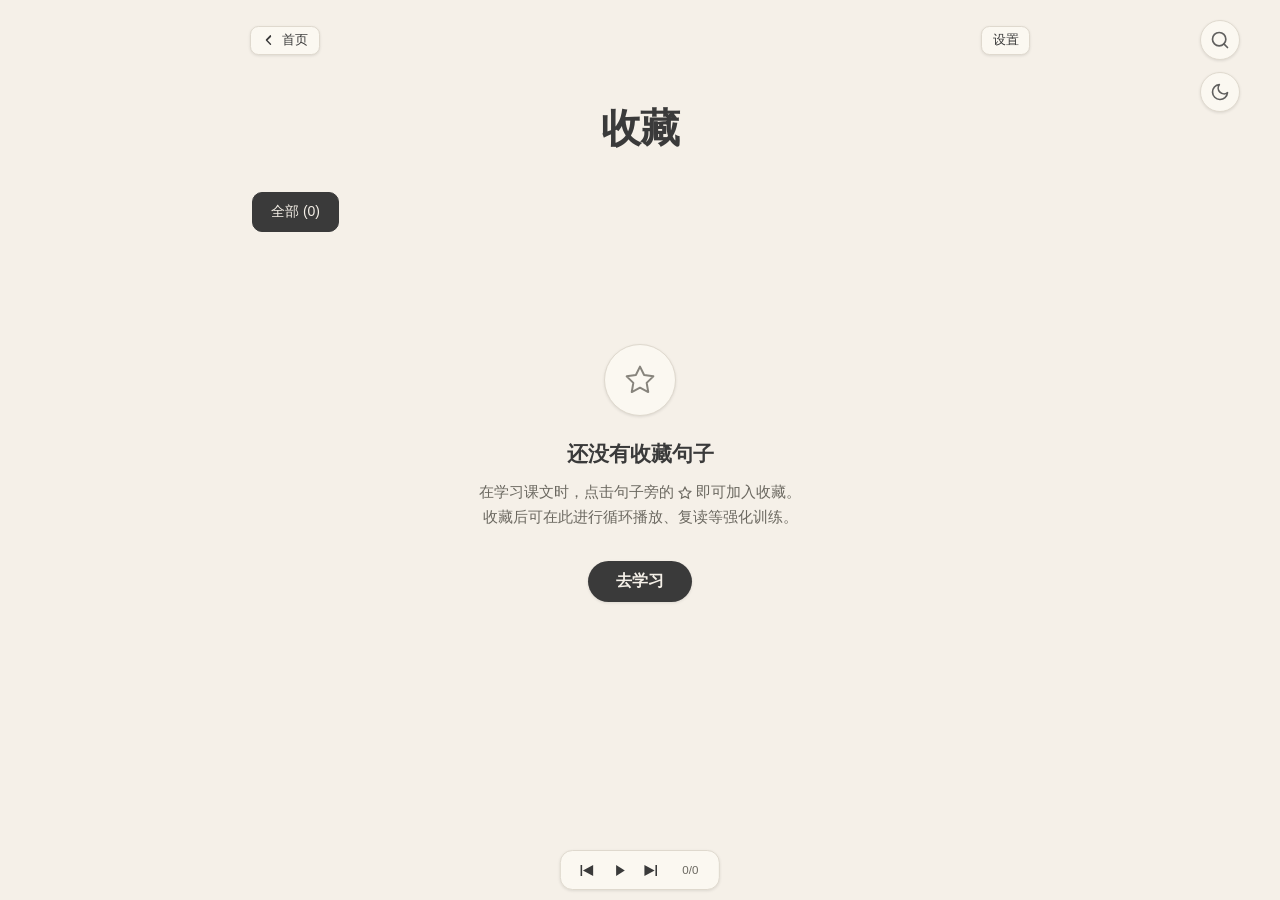
==== commit 87845fed: "Add edit" ====
--- a/favorites.html
+++ b/favorites.html
@@ -10,7 +10,7 @@
   <link rel="icon" href="favicon.ico">
   <link rel="apple-touch-icon" href="icons/apple-touch-icon.png">
   <link rel="manifest" href="manifest.json">
-  <title>我的清单 - EchoFlow</title>
+  <title>我的收藏 - EchoFlow</title>
   <meta name="robots" content="noindex,follow">
   <script>
     (function () {
@@ -30,6 +30,8 @@
   <script src="assets/app.js" defer></script>
   <script src="assets/search.js" defer></script>
   <script src="assets/storage.js" defer></script>
+  <script src="assets/resource-store.js" defer></script>
+  <script src="assets/collections.js" defer></script>
   <script src="assets/favorites.js" defer></script>
 
   <!-- 主题切换逻辑 -->
@@ -140,9 +142,9 @@
     </div>
     <div class="toolbar">
       <div class="topbar-inner">
-        <a id="backBtn" class="back-inline" href="index.html" aria-label="返回">
+        <a id="backBtn" class="back-inline" href="index.html" aria-label="首页" title="首页">
           <svg viewBox="0 0 16 16" aria-hidden="true" focusable="false"><path fill="currentColor" d="M9.78 3.22a.75.75 0 0 1 0 1.06L6.06 8l3.72 3.72a.75.75 0 1 1-1.06 1.06L4.47 8.53a1.25 1.25 0 0 1 0-1.77l4.25-4.25a.75.75 0 0 1 1.06 0Z"></path></svg>
-          返回
+          首页
         </a>
         <div class="topbar-actions">
           <button id="ttsSettingsBtn" class="back-inline" type="button" aria-label="设置" title="设置">设置</button>
@@ -151,9 +153,13 @@
     </div>
 
     <header class="hero">
-      <h1 id="favTitle">清单</h1>
+      <h1 id="favTitle">收藏</h1>
       <p id="favSub" class="muted"></p>
     </header>
+    <nav id="favoriteCollectionBar" class="collection-bar" aria-label="收藏合集分类" hidden>
+      <div id="favoriteCollectionTabs" class="collection-tabs" role="tablist" aria-label="按合集过滤收藏"></div>
+    </nav>
+    <p id="favoriteCollectionStatus" class="library-status" role="status" aria-live="polite">正在加载合集分类…</p>
 
     <div id="searchModal" class="search-overlay" hidden>
       <div class="search-container">
@@ -193,26 +199,27 @@
 
   </div>
 
-  <!-- Bottom TTS bar -->
-  <div class="bottom-player-bar" role="region" aria-label="清单播放器">
+  <!-- Bottom player bar -->
+  <div class="bottom-player-bar" role="region" aria-label="收藏播放器">
+    <audio id="favoriteAudio" preload="metadata"></audio>
     <div class="player">
       <div class="custom-player tts-player">
-        <button id="ttsPrev" class="play-btn" type="button" aria-label="上一句" title="上一句">
+        <button id="ttsPrev" class="play-btn" type="button" aria-label="上一句" aria-keyshortcuts="ArrowLeft" title="上一句（←）">
           <svg viewBox="0 0 24 24" fill="currentColor" aria-hidden="true"><path d="M6 5h2v14H6V5zm3 7 13 7V5l-13 7z"/></svg>
         </button>
-        <button id="ttsPlayPause" class="play-btn" type="button" aria-label="播放/暂停" title="播放/暂停">
+        <button id="ttsPlayPause" class="play-btn" type="button" aria-label="播放/暂停" aria-keyshortcuts="Space" title="播放/暂停（Space）">
           <svg class="play-icon" viewBox="0 0 24 24" fill="currentColor" aria-hidden="true"><path d="M8 5v14l11-7z"/></svg>
           <svg class="pause-icon" viewBox="0 0 24 24" fill="currentColor" aria-hidden="true" style="display:none"><path d="M6 4h4v16H6V4zm8 0h4v16h-4V4z"/></svg>
         </button>
-        <button id="ttsNext" class="play-btn" type="button" aria-label="下一句" title="下一句">
-          <svg viewBox="0 0 24 24" fill="currentColor" aria-hidden="true"><path d="M16 5h2v14h-2V5zM2 12l13 7V5L2 12z"/></svg>
+        <button id="ttsNext" class="play-btn" type="button" aria-label="下一句" aria-keyshortcuts="ArrowRight" title="下一句（→）">
+          <svg viewBox="0 0 24 24" fill="currentColor" aria-hidden="true"><path d="M16 5h2v14h-2V5zM2 5v14l13-7L2 5z"/></svg>
         </button>
         <div class="time-display" id="ttsPos">0/0</div>
       </div>
     </div>
   </div>
 
-  <!-- TTS Settings -->
+  <!-- Playback settings -->
   <div id="ttsOverlay" class="settings-overlay" hidden></div>
   <div id="ttsPanel" class="settings-panel modern-settings" role="dialog" aria-modal="true" aria-labelledby="ttsTitle" hidden>
     <div class="settings-header">
@@ -241,13 +248,13 @@
       <div class="settings-group">
         <div class="settings-left">
           <div class="settings-label">循环模式</div>
-          <div class="settings-desc">选择是否单句循环或循环整个清单。</div>
+          <div class="settings-desc">选择是否单句循环或循环当前分类中的全部收藏。</div>
         </div>
         <div class="settings-control">
           <select id="ttsLoopSelect" class="tts-select" aria-label="循环模式">
             <option value="off">关（只播放当前一句）</option>
             <option value="one">单句循环</option>
-            <option value="all">全清单循环</option>
+            <option value="all">当前分类循环</option>
           </select>
         </div>
       </div>
@@ -255,7 +262,7 @@
       <div class="settings-group">
         <div class="settings-left">
           <div class="settings-label">播放速度</div>
-          <div class="settings-desc">选择朗读的倍速。</div>
+          <div class="settings-desc">原音频和语音朗读均使用此倍速。</div>
         </div>
         <div class="settings-control">
           <select id="ttsRateSelect" class="tts-select" aria-label="播放速度"></select>
@@ -265,7 +272,7 @@
       <div class="settings-group">
         <div class="settings-left">
           <div class="settings-label">音色</div>
-          <div class="settings-desc">不同浏览器/设备音色可能不同。</div>
+          <div class="settings-desc">仅在原音频不可用、改用语音朗读时生效。音色由浏览器/系统提供。</div>
         </div>
         <div class="settings-control">
           <select id="ttsVoice" class="tts-select" aria-label="音色"></select>
@@ -274,11 +281,11 @@
 
       <div class="settings-group">
         <div class="settings-left">
-          <div class="settings-label">清单</div>
-          <div class="settings-desc">清空清单会移除所有已收藏句子。</div>
-        </div>
-        <div class="settings-control">
-          <button id="clearListBtn" class="back-inline" type="button" aria-label="清空清单" title="清空清单">清空清单</button>
+          <div class="settings-label">收藏</div>
+          <div id="clearListDescription" class="settings-desc">清空当前分类中的收藏句子；选择“全部”时才清空所有收藏。</div>
+        </div>
+        <div class="settings-control">
+          <button id="clearListBtn" class="back-inline" type="button" aria-label="清空收藏" title="清空收藏">清空收藏</button>
         </div>
       </div>
 
--- a/assets/styles.css
+++ b/assets/styles.css
@@ -445,8 +445,24 @@
   color: var(--text);
 }
 
-/* Favorite button on lesson item - Apple style */
-.fav-btn {
+.lesson-card-link {
+  display: flex;
+  flex: 1;
+  min-width: 0;
+  align-self: stretch;
+  color: inherit;
+  text-decoration: none;
+}
+
+.lesson-card-link::after {
+  content: "";
+  position: absolute;
+  inset: 0;
+}
+
+.lesson-delete-btn {
+  position: relative;
+  z-index: 1;
   flex: 0 0 auto;
   width: 32px;
   height: 32px;
@@ -456,6 +472,7 @@
   background: transparent;
   color: var(--muted);
   opacity: 0;
+  pointer-events: none;
   transition: all .2s cubic-bezier(0.25, 0.46, 0.45, 0.94);
   cursor: pointer;
   padding: 0;
@@ -464,30 +481,37 @@
   border-radius: 8px;
 }
 
-.lesson-item:hover .fav-btn {
-  opacity: 0.5
-}
-
-.fav-btn:hover {
+.lesson-item:hover .lesson-delete-btn,
+.lesson-item:focus-within .lesson-delete-btn {
+  opacity: 1;
+  pointer-events: auto;
+}
+
+.lesson-item .lesson-delete-btn:disabled {
+  opacity: 0.3;
+  pointer-events: none;
+  cursor: not-allowed;
+  transform: none;
+}
+
+.lesson-delete-btn:hover,
+.lesson-delete-btn:focus-visible {
   opacity: 1;
   color: var(--text);
   background: var(--surface);
   transform: scale(1.1);
 }
 
-.fav-btn.active {
-  opacity: 1;
-  color: var(--text);
-}
-
-.fav-btn.active:hover {
-  background: var(--surface);
-}
-
-.fav-btn svg {
+@media (hover: none), (pointer: coarse) {
+  .lesson-delete-btn {
+    opacity: 0.6;
+    pointer-events: auto;
+  }
+}
+
+.lesson-delete-btn svg {
   width: 18px;
   height: 18px;
-  fill: currentColor
 }
 
 /* Lesson page */
@@ -715,6 +739,13 @@
   box-shadow: var(--shadow-hover)
 }
 
+.sentence-jump-btn:disabled {
+  cursor: default;
+  opacity: .6;
+  transform: none;
+  box-shadow: none
+}
+
 .fav-meta {
   margin-top: 8px;
   font-size: 12px;
@@ -905,6 +936,14 @@
   box-shadow: 0 6px 20px rgba(0, 0, 0, 0.2);
   padding: 19px;
   /* 减1px以补偿2px边框 */
+}
+
+body.lesson-page .sentence:focus {
+  outline: none;
+  border: 2px solid var(--text);
+  padding: 19px;
+  box-shadow: none;
+  transition: background-color .35s ease, color .35s ease;
 }
 
 .sentence.listen-mode.revealed .en,
@@ -1567,6 +1606,58 @@
 
 .settings-overlay.show {
   opacity: 1;
+}
+
+.settings-content-scroll.sentence-editor-fields {
+  display: flex;
+  flex-direction: column;
+  gap: 10px;
+}
+
+.sentence-editor-timestamp {
+  display: flex;
+  align-items: center;
+  gap: 12px;
+}
+
+.sentence-editor-fields input,
+.sentence-editor-fields textarea {
+  box-sizing: border-box;
+  width: 100%;
+  min-width: 0;
+  padding: 10px 12px;
+  border: 1px solid var(--border);
+  border-radius: 10px;
+  background: var(--surface);
+  color: var(--text);
+  font: inherit;
+}
+
+.sentence-editor-fields textarea {
+  resize: vertical;
+  min-height: 80px;
+}
+
+.sentence-editor-timestamp input {
+  text-align: center;
+  font-variant-numeric: tabular-nums;
+}
+
+.sentence-editor-timestamp .stepper-btn {
+  flex-shrink: 0;
+  width: 36px;
+  height: 36px;
+}
+
+.sentence-editor-fields p {
+  margin: 0 0 6px;
+  font-size: 13px;
+}
+
+#sentenceEditorError {
+  color: var(--text);
+  border-left: 3px solid var(--danger);
+  padding-left: 10px;
 }
 
 /* Header */
